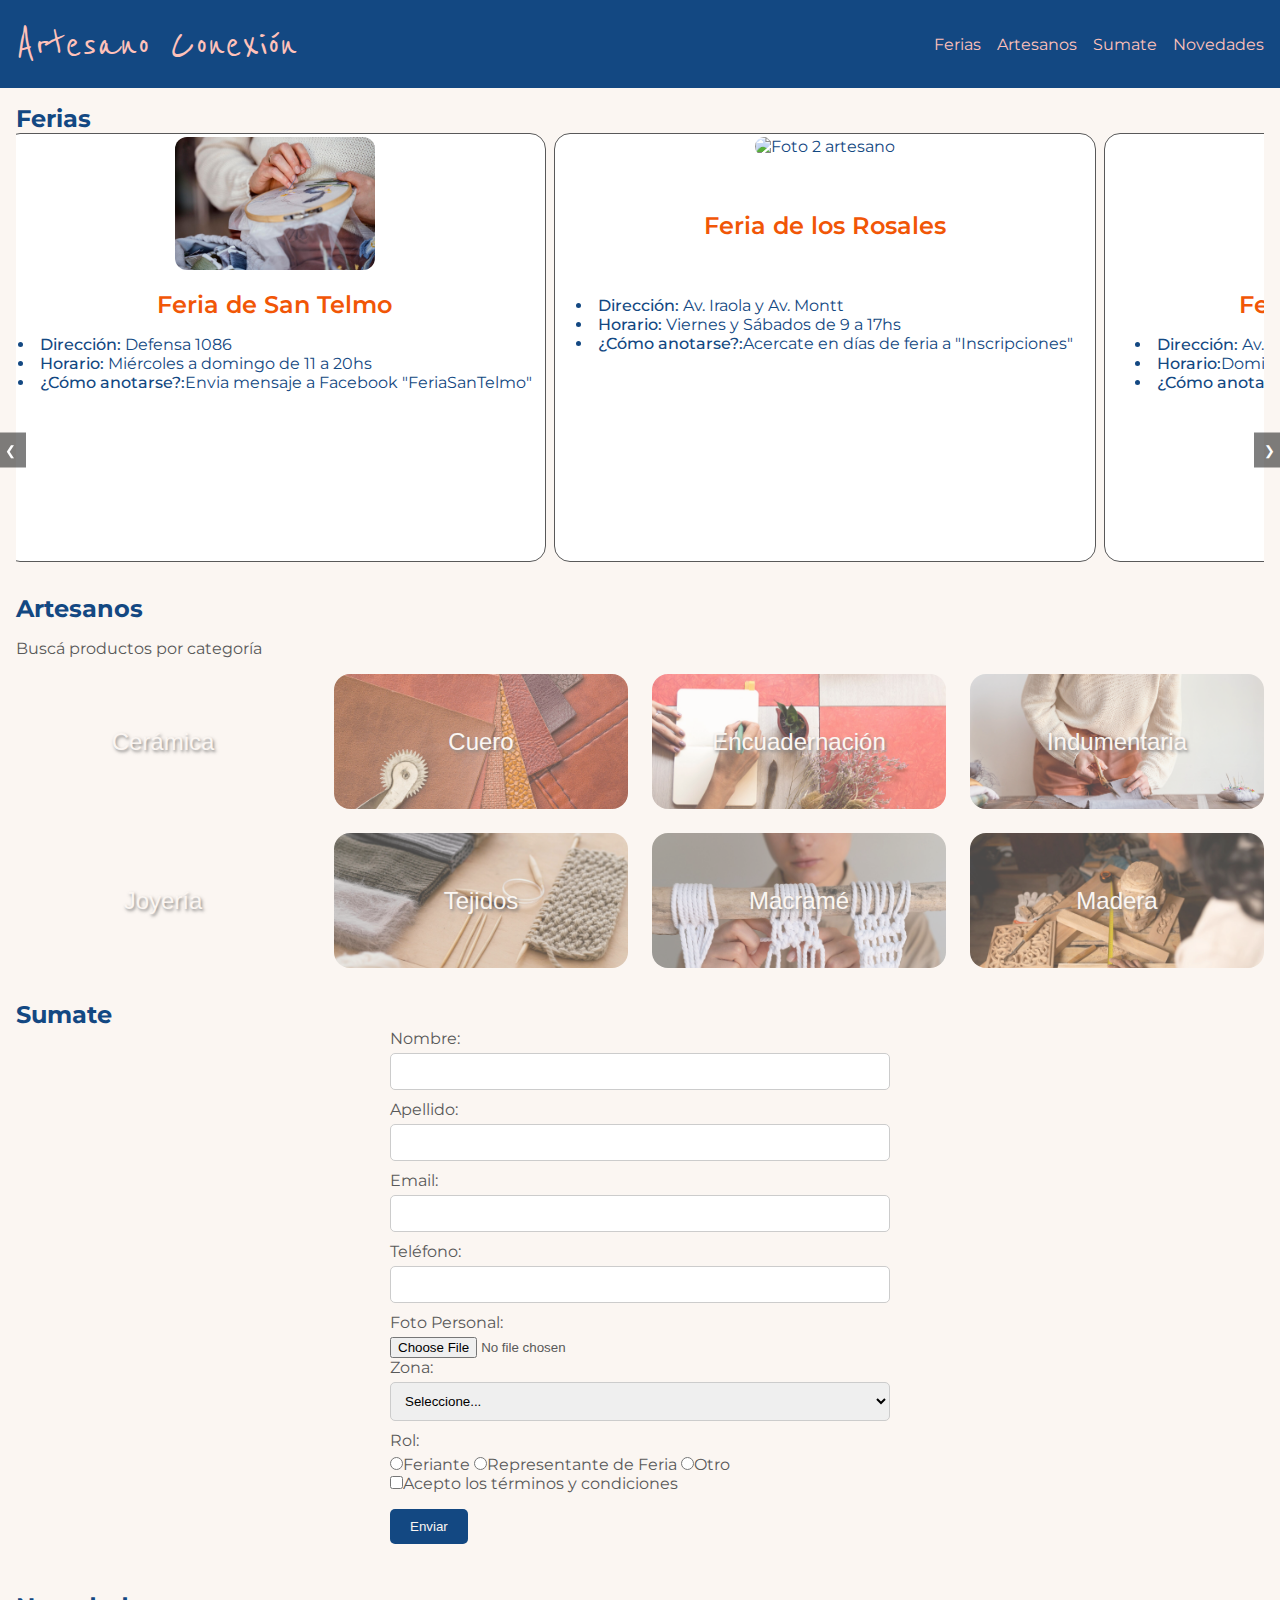
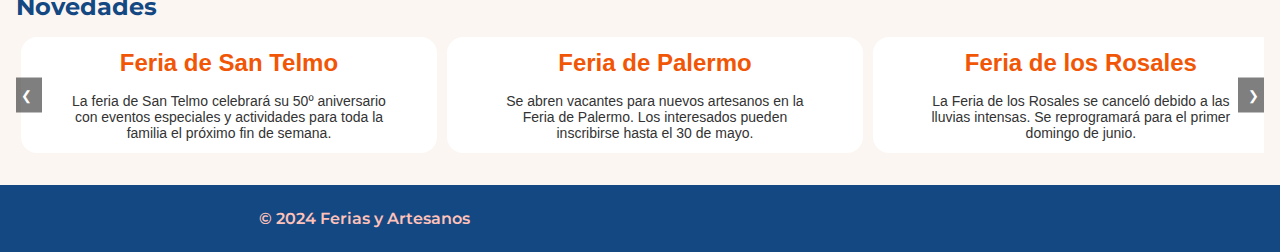
==== index.html @ a442bf44 "integracion de ferias y artesanos" ====
<!DOCTYPE html>
<html lang="es-AR">

<head>
    <meta charset="UTF-8">
    <meta name="viewport" content="width=device-width, initial-scale=1.0">
    <link rel="shortcut icon" href="./assets/icons/favicon/favicon.ico" type="image/x-icon">
    <title>Artesano Conexión</title>
    <!-- Fuentes externas -->
    <link rel="preconnect" href="https://fonts.googleapis.com">
    <link rel="preconnect" href="https://fonts.gstatic.com" crossorigin>
    <link href="https://fonts.googleapis.com/css2?family=Montserrat:ital,wght@0,100..900;1,100..900&family=Roboto:ital,wght@0,100;0,300;0,400;0,500;0,700;0,900;1,100;1,300;1,400;1,500;1,700;1,900&display=swap" rel="stylesheet">
    <link href="https://fonts.googleapis.com/css2?family=Reenie+Beanie&display=swap" rel="stylesheet">
    <!-- animaciones -->
    <link rel="stylesheet" href="https://cdnjs.cloudflare.com/ajax/libs/animate.css/4.1.1/animate.min.css"/>
    <!-- estilos -->
    <link rel="stylesheet" href="styles/styles.css">
    <!-- iconos -->
    <script src="https://kit.fontawesome.com/dbf8286e17.js" crossorigin="anonymous"></script>
    <!-- validaciones -->
    <script src="scripts/formValidation.js"></script>
    <script src="scripts/carrousel.js"></script>
    
</head>

<body>
    <!-- Comienzo Header -->
    <header class="Header">
        <h1 class="animate__animated animate__fadeInDown">Artesano Conexión</h1>
        <nav class="animate__animated animate__fadeInDown">
            <menu class="menu">
                <li class="menu-item"><a href="#ferias">Ferias</a></li>
                <li class="menu-item"><a href="#artesanos">Artesanos</a></li>
                <li class="menu-item"><a href="#sumate">Sumate</a></li>
                <li class="menu-item"><a href="#novedades">Novedades</a></li>
            </menu>
        </nav>
    </header>
    <!-- Comienzo Main -->
    <main class="Main">
        <section class="sec__ferias animate__animated animate__fadeIn">
            <a name="ferias">
                <h2>Ferias</h2>
            </a>
            <div class="carrouself_container">
                <div class="carrouself_items">
                    <div class="carrouself_item">
                        <figure class="card__img">
                            <img src="./assets/Artesanos1.jpg" alt="Foto 1 artesano" width="200px" />
                        </figure>
                        <p class="card__title">Feria de San Telmo</p>
                        <ul class="card__description">
                            <li><span class="resaltado">Dirección:</span> Defensa 1086 </li>
                            <li><span class="resaltado">Horario:</span> Miércoles a domingo de 11 a 20hs </li>
                            <li><span class="resaltado">¿Cómo anotarse?:</span>Envia mensaje a Facebook "FeriaSanTelmo"</li>
                        </ul>
                        <iframe
                            src="https://www.google.com/maps/embed?pb=!1m18!1m12!1m3!1d6566.854564543386!2d-58.376835355727906!3d-34.61864109179547!2m3!1f0!2f0!3f0!3m2!1i1024!2i768!4f13.1!3m3!1m2!1s0x95bccad4a9945bcd%3A0x1b45e0dbce915355!2sFeria%20de%20San%20Telmo!5e0!3m2!1ses-419!2sar!4v1716511603102!5m2!1ses-419!2sar"
                            width="200px" style="border:0;" allowfullscreen="" loading="lazy"
                            referrerpolicy="no-referrer-when-downgrade"></iframe>
                    </div>
                    <div class="carrouself_item">
                        <figure class="card__img">
                            <img src="./assets/Artesanos2.jpg" alt="Foto 2 artesano" width="200px" />
                        </figure>
                        <p class="card__title">Feria de los Rosales</p>
                        <ul class="card__description">
                            <li><span class="resaltado">Dirección:</span> Av. Iraola y Av. Montt </li>
                            <li><span class="resaltado">Horario:</span> Viernes y Sábados de 9 a 17hs </li>
                            <li><span class="resaltado">¿Cómo anotarse?:</span>Acercate en días de feria a "Inscripciones"</li>
                        </ul>
                        <iframe
                            src="https://www.google.com/maps/embed?pb=!1m18!1m12!1m3!1d1642.6771081029058!2d-58.41860197622297!3d-34.56990278374342!2m3!1f0!2f0!3f0!3m2!1i1024!2i768!4f13.1!3m3!1m2!1s0x95bcb59e37604cd7%3A0xe1f378f0dcf68992!2sParque%20El%20Rosedal!5e0!3m2!1ses-419!2sar!4v1716510812958!5m2!1ses-419!2sar"
                            width="200px" style="border:0;" allowfullscreen="" loading="lazy"
                            referrerpolicy="no-referrer-when-downgrade"></iframe>
                    </div>
                    <div class="carrouself_item">
                        <figure class="card__img">
                            <img src="./assets/artesanos3.jpg" alt="Foto 3 artesanos" width="200px" />
                        </figure>
                        <p class="card__title">Feria de Plaza Francia</p>
                        <ul class="card__description">
                            <li><span class="resaltado">Dirección:</span> Av. del Libertador 1400 </li>
                            <li><span class="resaltado">Horario:</span>Domingos y feriados de 10 a 20 hs. </li>
                            <li><span class="resaltado">¿Cómo anotarse?:</span> Escribí al instagram @artesplazafrancia</li>
                        </ul>
                        <iframe
                            src="https://www.google.com/maps/embed?pb=!1m18!1m12!1m3!1d3287.2990734853342!2d-58.47686788916551!3d-34.52065005300251!2m3!1f0!2f0!3f0!3m2!1i1024!2i768!4f13.1!3m3!1m2!1s0x95bcb1520b31fec1%3A0x27f723e240908d68!2sAv.%20del%20Libertador%201400%2C%20Vicente%20L%C3%B3pez%2C%20Provincia%20de%20Buenos%20Aires!5e0!3m2!1ses-419!2sar!4v1716510366580!5m2!1ses-419!2sar"
                            width="200px" style="border:0;" allowfullscreen="" loading="lazy"
                            referrerpolicy="no-referrer-when-downgrade"></iframe>

                    </div>
                    <div class="carrouself_item">
                        <figure class="card__img">
                            <img src="assets/artesanos4.jpg" alt="Foto 4 artesano" width="200px" />
                        </figure>
                        <p class="card__title">Feria de Palermo</p>
                        <ul class="card__description">
                            <li><span class="resaltado">Dirección:</span> Russel 4901 </li>
                            <li><span class="resaltado">Horario:</span> Viernes y Sábado de 9 a 17hs </li>
                            <li><span class="resaltado">¿Cómo anotarse?:</span>Envia mail a feriapalermo@gmail.com</li>
                        </ul>
                        <iframe
                            src="https://www.google.com/maps/embed?pb=!1m18!1m12!1m3!1d3284.638221772441!2d-58.433037855233984!3d-34.58801958714191!2m3!1f0!2f0!3f0!3m2!1i1024!2i768!4f13.1!3m3!1m2!1s0x95bcb5862e69f31f%3A0x543bc180e33e6385!2sRussel%204901-4999%2C%20C1414BRA%20Cdad.%20Aut%C3%B3noma%20de%20Buenos%20Aires!5e0!3m2!1ses-419!2sar!4v1716516072988!5m2!1ses-419!2sar"
                            width="200px" style="border:0;" allowfullscreen="" loading="lazy"
                            referrerpolicy="no-referrer-when-downgrade"></iframe>

                    </div>
                    <div class="carrouself_item">
                        <figure class="card__img">
                            <img src="./assets/artesanos5.jpg" alt="Foto 5 artesano" width="200px" />
                        </figure>
                        <p class="card__title">Feria Don Bosco</p>
                        <ul class="card__description">
                            <li><span class="resaltado">Dirección:</span> Cramer & Victoria </li>
                            <li><span class="resaltado">Horario:</span> Sábados y feriados de 15 a 19hs </li>
                            <li><span class="resaltado">¿Cómo anotarse?:</span> De manera presencial los días sábados</li>
                        </ul>
                        <iframe
                            src="https://www.google.com/maps/embed?pb=!1m18!1m12!1m3!1d3280.0162104055435!2d-58.290054424255366!3d-34.704771072918305!2m3!1f0!2f0!3f0!3m2!1i1024!2i768!4f13.1!3m3!1m2!1s0x95a33206a02ffa65%3A0xd935e041ede974d4!2sFeria%20de%20Don%20Bosco!5e0!3m2!1ses-419!2sar!4v1716538653320!5m2!1ses-419!2sar"
                            width="200" style="border:0;" allowfullscreen="" loading="lazy"
                            referrerpolicy="no-referrer-when-downgrade"></iframe>
                    </div>
                    <div class="carrouself_item">
                        <figure class="card__img">
                            <img src="./assets/artesanos6.jpg" alt="Foto 6 artesano" width="200px" />
                        </figure>
                        <p class="card__title">Feria Moron</p>
                        <ul class="card__description">
                            <li><span class="resaltado">Dirección:</span> Belgrano 518 </li>
                            <li><span class="resaltado">Horario:</span> Jueves a domingo de 11 a 16hs </li>
                            <li><span class="resaltado">¿Cómo anotarse?:</span>Escribí al instagram @feriamoron</li>
                        </ul>
                        <iframe
                            src="https://www.google.com/maps/embed?pb=!1m18!1m12!1m3!1d13128.130773268895!2d-58.62980034027106!3d-34.65387726697802!2m3!1f0!2f0!3f0!3m2!1i1024!2i768!4f13.1!3m3!1m2!1s0x95bcc7673495f5df%3A0x7bc2dd5c191d9b20!2sFeria%20de%20Artesanos%20de%20Mor%C3%B3n!5e0!3m2!1ses-419!2sar!4v1716539614627!5m2!1ses-419!2sar"
                            width="200" style="border:0;" allowfullscreen="" loading="lazy"
                            referrerpolicy="no-referrer-when-downgrade"></iframe>
                    </div>
                    <div class="carrouself_item">
                        <figure class="card__img">
                            <img src="./assets/artesanos7.jpg" alt="Foto 7 artesano" width="200px" />
                        </figure>
                        <p class="card__title">Feria Ituzaingó</p>
                        <ul class="card__description">
                            <li><span class="resaltado">Dirección:</span> Gral Mansilla 900 </li>
                            <li><span class="resaltado">Horario:</span> Sábado y domingo de 13 a 17hs </li>
                            <li><span class="resaltado">¿Cómo anotarse?:</span>Completar solicitud de facebook "F Ituzaingó"</li>
                        </ul>
                        <iframe
                            src="https://www.google.com/maps/embed?pb=!1m18!1m12!1m3!1d3281.8547737873573!2d-58.67205016314987!3d-34.65837038953932!2m3!1f0!2f0!3f0!3m2!1i1024!2i768!4f13.1!3m3!1m2!1s0x95bcbf5e119d48ff%3A0x7bee92a951ab464a!2sPlaza%20Ituzaing%C3%B3!5e0!3m2!1ses-419!2sar!4v1716540022944!5m2!1ses-419!2sar"
                            width="200" style="border:0;" allowfullscreen="" loading="lazy"
                            referrerpolicy="no-referrer-when-downgrade"></iframe>
                    </div>
                    <div class="carrouself_item">
                        <figure class="card__img">
                            <img src="./assets/artesanos8.jpg" alt="Foto 8 artesano" width="200px" />
                        </figure>
                        <p class="card__title">Feria Haedo</p>
                        <ul class="card__description">
                            <li><span class="resaltado">Dirección:</span> Av Rivadavia 16150 </li>
                            <li><span class="resaltado">Horario:</span> Martes y jueves de 12 a 17hs </li>
                            <li><span class="resaltado">¿Cómo anotarse?:</span>De manera presencial los días de feria.</li>
                        </ul>
                        <iframe src="https://www.google.com/maps/embed?pb=!1m18!1m12!1m3!1d205.14672616260677!2d-58.59129193680473!3d-34.64592299526587!2m3!1f0!2f0!3f0!3m2!1i1024!2i768!4f13.1!3m3!1m2!1s0x95bcc749b85ffc85%3A0x566b0cbd8d590072!2sFeria%20Emprendedores%20de%20Haedo!5e0!3m2!1ses-419!2sar!4v1716540437629!5m2!1ses-419!2sar" width="200" style="border:0;" allowfullscreen="" loading="lazy" referrerpolicy="no-referrer-when-downgrade"></iframe>
                    </div>
                </div>
            </div>
            <button class="prev">&#10094;</button>
            <button class="next">&#10095;</button>
        </section>

        <section class="sec__artesanos animate__animated animate__fadeIn">
            <a name="artesanos" class="encabezado__artesanos">
                <h2>Artesanos</h2>
                <p>Buscá productos por categoría</p>
            </a>
            <div class="artesanos__cards">
                <div class="card__item item__1">
                    <button type="button" class="show-button" data-target=".modal__1">
                        <p class="card__title">Cerámica</p>
                    </button>
                </div>
                <div class="card__item item__2">
                    <button type="button" class="show-button" data-target=".modal__2">
                        <p class="card__title">Cuero</p>
                    </button>
                </div>
                <div class="card__item item__3">
                    <button type="button" class="show-button" data-target=".modal__3">
                        <p class="card__title">Encuadernación</p>
                    </button>
                </div>
                <div class="card__item item__4">
                    <button type="button"  class="show-button" data-target=".modal__4">
                        <p class="card__title">Indumentaria</p>
                    </button>
                </div>
                <div class="card__item item__5">
                    <button type="button" class="show-button" data-target=".modal__5">
                        <p class="card__title">Joyería</p>
                    </button>
                </div>
                <div class="card__item item__6">
                    <button type="button" class="show-button" data-target=".modal__6">
                        <p class="card__title">Tejidos</p>
                    </button>
                </div>
                <div class="card__item item__7">
                    <button type="button" class="show-button" data-target=".modal__7">
                        <p class="card__title">Macramé</p>
                    </button>
                </div>
                <div class="card__item item__8">
                    <button type="button" class="show-button" data-target=".modal__8">
                        <p class="card__title">Madera</p>
                    </button>
                </div>
            </div>
        </section>

        <section class="sec__sumate animate__animated animate__fadeIn">
            <a name="sumate"><h2>Sumate</h2></a>
            <form id="formulario-sumate"  action="#" method="post">
                <div>
                    <label for="nombre">Nombre:</label>
                    <input type="text" id="nombre" name="nombre">
                    <span id="error-nombre" class="error"></span>
                </div>
                <div>
                    <label for="apellido">Apellido:</label>
                    <input type="text" id="apellido" name="apellido">
                    <span id="error-apellido" class="error"></span>
                </div>
                <div>
                    <label for="email">Email:</label>
                    <input type="email" id="email" name="email">
                    <span id="error-email" class="error"></span>
                </div>
                <div>
                    <label for="telefono">Teléfono:</label>
                    <input type="tel" id="telefono" name="telefono">
                    <span id="error-telefono" class="error"></span>
                </div>
                <div>
                    <label for="foto">Foto Personal:</label>
                    <input type="file" id="foto" name="foto">
                    <span id="error-foto" class="error"></span>
                </div>
                <div>
                    <label for="zona">Zona:</label>
                    <select id="zona" name="zona">
                        <option value="" selected>Seleccione...</option>
                        <option value="caba">CABA</option>
                        <option value="norte">GBA - Norte</option>
                        <option value="oeste">GBA - Oeste</option>
                        <option value="sur">GBA - Sur</option>
                    </select>
                    <span id="error-zona" class="error"></span>
                </div>
                <div>
                    <label for="tipo">Rol:</label>
                    <input type="radio" id="feriante" name="tipo" value="feriante">Feriante
                    <input type="radio" id="representante" name="tipo" value="representante">Representante de Feria
                    <input type="radio" id="otro" name="tipo" value="otro">Otro
                    <span id="error-tipo" class="error"></span>
                </div>
                <div>
                    <input type="checkbox" id="terminos" name="terminos">Acepto los términos y condiciones

                    <span id="error-terminos" class="error"></span>
                </div>
                <div>
                    <button type="submit">Enviar</button>
                </div>
            </form>


        </section>

        <section class="sec__novedades animate__animated animate__fadeIn">
            <a name="novedades">
                <h2>Novedades</h2>
            </a>
            <div class="carousel-container">
                <div class="carousel">
                    <div class="carousel-item">
                        <p class="card__title">Feria de San Telmo</p>
                        <p class="carousel-description">
                            La feria de San Telmo celebrará su 50º aniversario con eventos especiales y actividades para
                            toda la familia el próximo fin de semana.
                        </p>
                    </div>
                    <div class="carousel-item">
                        <p class="card__title">Feria de Palermo</p>
                        <p class="carousel-description">Se abren vacantes para nuevos artesanos en la Feria de Palermo.
                            Los interesados pueden inscribirse hasta el 30 de mayo.
                        </p>
                    </div>
                    <div class="carousel-item">
                        <p class="card__title">Feria de los Rosales</p>
                        <p class="carousel-description">La Feria de los Rosales se canceló debido a las lluvias
                            intensas. Se reprogramará para el primer domingo de junio.
                        </p>
                    </div>
                    <div class="carousel-item">
                        <p class="card__title">Feria de Tigre</p>
                        <p class="carousel-description">La feria artesanal de Tigre ampliará su horario los sábados,
                            ahora abriendo desde las 9:00 hasta las 20:00 para mayor comodidad de los visitantes.
                        </p>
                    </div>
                    <div class="carousel-item">
                        <p class="card__title">Feria de Recoleta</p>
                        <p class="carousel-description">Este mes, la Feria de Recoleta contará con la participación
                            especial de artesanos internacionales, mostrando una diversidad de culturas y artesanías.
                        </p>
                    </div>
                    <div class="carousel-item">
                        <p class="card__title">Feria de Belgrano</p>
                        <p class="carousel-description">La Feria de Belgrano lanzará un nuevo sector de eco-artesanías,
                            promoviendo productos hechos con materiales reciclados y sostenibles.
                        </p>
                    </div>
                </div>
                <button class="prev" onclick="moveCarousel(-1)">&#10094;</button>
                <button class="next" onclick="moveCarousel(1)">&#10095;</button>
            </div>
            <!--div class="novedades__cards">
                <div class="card__item">
                    <figure class="card__img">
                        <img src="" alt="" />
                    </figure>
                    <p class="card__title">Novedad 1</p>
                    <p class="card__description">Un poco de texto descriptivo</p>
                </div>
                <div class="card__item">
                    <figure class="card__img">
                        <img src="" alt="" />
                    </figure>
                    <p class="card__title">Novedad 2</p>
                    <p class="card__description">Un poco de texto descriptivo</p>
                </div>
                <div class="card__item">
                    <figure class="card__img">
                        <img src="" alt="" />
                    </figure>
                    <p class="card__title">Novedad 3</p>
                    <p class="card__description">Un poco de texto descriptivo</p>
                </div-->
        </section>
    </main>

    <!-- Comienzo Footer -->
    <footer class="Footer">
        <p>&copy; 2024 Ferias y Artesanos</p>
        <ul class="footer__redes">
            <li>
                <a href="https://www.instagram.com/">
                    <i class="fa-brands fa-instagram"></i>
                </a>
            </li>
            <li>
                <a href="https://www.facebook.com/">
                    <i class="fa-brands fa-facebook-f"></i>
                </a>
            </li>
            <li>
                <a href="https://web.whatsapp.com/"> 
                <i class="fa-brands fa-whatsapp"></i> 
                </a>
            </li>
        </ul>
    </footer>
    
    <!-- Modal -->


    <!-- Cerámica -->
    <dialog class="modal__1 modal">
            <h2>Cerámica</h2>
        <div class="modal__item">
            <div class="modal__artesano">
                <img src="./assets/Cards/ceramica_1.jpg" alt="" class="modal__img">
                <p class="modal__title">Be Cerámica</p>
            </div>
            <ul class="modal__info">
                <li>Encontralos en:<br>
                    <ul>
                        <li><span>Feria Don Bosco</span></li>
                        <li><span>Feria San Martin</span></li>
                    </ul>
                </li>
                <ul class="modal__redes">
                    <li><a href="#"><i class="fa-brands fa-whatsapp"></i></a></li>
                    <li><a href="#"><i class="fa-brands fa-instagram"></i></a></li>
                    <li><a href="#"><i class="fa-brands fa-facebook-f"></i></a></li>
                </ul>
            </ul>
        </div>
        <div class="modal__item">
            <div class="modal__artesano">
                <img src="./assets/Cards/ceramica_2.jpg" alt="" class="modal__img">
                <p class="modal__title">Tierra & Fuego</p>
            </div>
            <ul class="modal__info">
                <li>Encontralos en:<br>
                    <ul>
                        <li><span>Feria Don Bosco</span></li>
                        <li><span>Feria Mataderos</span></li>
                    </ul>
                </li>
                <ul class="modal__redes">
                    <li><a href="#"><i class="fa-brands fa-whatsapp"></i></a></li>
                    <li><a href="#"><i class="fa-brands fa-instagram"></i></a></li>
                    <li><a href="#"><i class="fa-brands fa-facebook-f"></i></a></li>
                </ul>
            </ul>
        </div>
        <div class="modal__item">
            <div class="modal__artesano">
                <img src="./assets/Cards/ceramica_3.jpg" alt="" class="modal__img">
                <p class="modal__title">Urbana Cerámicas</p>
            </div>
            <ul class="modal__info">
                <li>Encontralos en:<br>
                    <ul>
                        <li><span>Feria Morón</span></li>
                        <li><span>Feria San Martin</span></li>
                    </ul>
                </li>
                <ul class="modal__redes">
                    <li><a href="#"><i class="fa-brands fa-whatsapp"></i></a></li>
                    <li><a href="#"><i class="fa-brands fa-instagram"></i></a></li>
                    <li><a href="#"><i class="fa-brands fa-facebook-f"></i></a></li>
                </ul>
            </ul>
        </div>
            <button class="modal__close" onClick="this.parentElement.close()"> Cerrar </button>
    </dialog>

    <!-- Cuero-->
    <dialog class="modal__2 modal">
        <h2>Cuero</h2>
        <div class="modal__item">
            <div class="modal__artesano">
                <img src="./assets/Cards/cuero_1.jpg" alt="" class="modal__img">
                <p class="modal__title"><p>LaLoc</p>
            </div>
            <ul class="modal__info">
                <li>Encontralos en:<br>
                    <ul>
                        <li><span>Feria San Justo</span></li>
                        <li><span>Feria Don Bosco</span></li>
                    </ul>
                </li>
                <ul class="modal__redes">
                    <li><a href="#"><i class="fa-brands fa-whatsapp"></i></a></li>
                    <li><a href="#"><i class="fa-brands fa-instagram"></i></a></li>
                    <li><a href="#"><i class="fa-brands fa-facebook-f"></i></a></li>
                </ul>
            </ul>
        </div>
        <div class="modal__item">
            <div class="modal__artesano">
                <img src="./assets/Cards/cuero_2.jpg" alt="" class="modal__img">
                <p class="modal__title"><p>Couro</p>
            </div>
            <ul class="modal__info">
                <li>Encontralos en:<br>
                    <ul>
                        <li><span>Feria Tigre</span></li>
                    </ul>
                </li>
                <ul class="modal__redes">
                    <li><a href="#"><i class="fa-brands fa-whatsapp"></i></a></li>
                    <li><a href="#"><i class="fa-brands fa-instagram"></i></a></li>
                    <li><a href="#"><i class="fa-brands fa-facebook-f"></i></a></li>
                </ul>
            </ul>
        </div>
        <div class="modal__item">
            <div class="modal__artesano">
                <img src="./assets/Cards/cuero_3.jpg" alt="" class="modal__img">
                <p class="modal__title"><p>Lazaro cuero</p>
            </div>
            <ul class="modal__info">
                <li>Encontralos en:<br>
                    <ul>
                        <li><span>Feria La boca</span></li>
                        <li><span>Feria San Isidro</span></li>
                    </ul>
                </li>
                <ul class="modal__redes">
                    <li><a href="#"><i class="fa-brands fa-whatsapp"></i></a></li>
                    <li><a href="#"><i class="fa-brands fa-instagram"></i></a></li>
                    <li><a href="#"><i class="fa-brands fa-facebook-f"></i></a></li>
                </ul>
            </ul>
        </div>
            <button class="modal__close" onClick="this.parentElement.close()"> Cerrar </button>
    </dialog>

    <!-- Encuadernación -->
    <dialog class="modal__3 modal">
        <h2>Encuadernación</h2>
        <div class="modal__item">
            <div class="modal__artesano">
                <img src="./assets/Cards/encuadernacion_1.jpg" alt="" class="modal__img">
                <p class="modal__title"><p>Atelier de Cuadernos</p>
            </div>
            <ul class="modal__info">
                <li>Encontralos en:<br>
                    <ul>
                        <li><span>Feria Ituzaingó</span></li>
                        <li><span>Feria Castelar</span></li>
                    </ul>
                </li>
                <ul class="modal__redes">
                    <li><a href="#"><i class="fa-brands fa-whatsapp"></i></a></li>
                    <li><a href="#"><i class="fa-brands fa-instagram"></i></a></li>
                    <li><a href="#"><i class="fa-brands fa-facebook-f"></i></a></li>
                </ul>
            </ul>
        </div>
        <div class="modal__item">
            <div class="modal__artesano">
                <img src="./assets/Cards/encuadernacion_2.jpg" alt="" class="modal__img">
                <p class="modal__title"><p>La Bartola Cuadernos</p>
            </div>
            <ul class="modal__info">
                <li>Encontralos en:<br>
                    <ul>
                        <li><span>Feria Haedo</span></li>
                        <li><span>Feria San Martin</span></li>
                    </ul>
                </li>
                <ul class="modal__redes">
                    <li><a href="#"><i class="fa-brands fa-whatsapp"></i></a></li>
                    <li><a href="#"><i class="fa-brands fa-instagram"></i></a></li>
                    <li><a href="#"><i class="fa-brands fa-facebook-f"></i></a></li>
                </ul>
            </ul>
        </div>
        <div class="modal__item">
            <div class="modal__artesano">
                <img src="./assets/Cards/encuadernacion_3.jpg" alt="" class="modal__img">
                <p class="modal__title"><p>Pomelo Cuadernos</p>
            </div>
            <ul class="modal__info">
                <li>Encontralos en:<br>
                    <ul>
                        <li><span>Feria Don Bosco</span></li>
                        <li><span>Feria Mataderos</span></li>
                        <li><span>Feria San Justo</span></li>
                    </ul>
                </li>
                <ul class="modal__redes">
                    <li><a href="#"><i class="fa-brands fa-whatsapp"></i></a></li>
                    <li><a href="#"><i class="fa-brands fa-instagram"></i></a></li>
                    <li><a href="#"><i class="fa-brands fa-facebook-f"></i></a></li>
                </ul>
            </ul>
        </div>
            <button class="modal__close" onClick="this.parentElement.close()"> Cerrar </button>
    </dialog>

    <!-- Indumentaria -->
    <dialog class="modal__4 modal">
        <h2>Indumentaria</h2>
        <div class="modal__item">
            <div class="modal__artesano">
                <img src="./assets/Cards/indumentaria_1.jpg" alt="" class="modal__img">
                <p class="modal__title"><p>Alma Textil</p>
            </div>
            <ul class="modal__info">
                <li>Encontralos en:<br>
                    <ul>
                        <li><span>Feria Don Bosco</span></li>
                        <li><span>Feria San Martin</span></li>
                    </ul>
                </li>
                <ul class="modal__redes">
                    <li><a href="#"><i class="fa-brands fa-whatsapp"></i></a></li>
                    <li><a href="#"><i class="fa-brands fa-instagram"></i></a></li>
                    <li><a href="#"><i class="fa-brands fa-facebook-f"></i></a></li>
                </ul>
            </ul>
        </div>
        <div class="modal__item">
            <div class="modal__artesano">
                <img src="./assets/Cards/indumentaria_2.jpg" alt="" class="modal__img">
                <p class="modal__title"><p>Hilos y Telas</p>
            </div>
            <ul class="modal__info">
                <li>Encontralos en:<br>
                    <ul>
                        <li><span>Feria Don Bosco</span></li>
                        <li><span>Feria Morón</span></li>
                    </ul>
                </li>
                <ul class="modal__redes">
                    <li><a href="#"><i class="fa-brands fa-whatsapp"></i></a></li>
                    <li><a href="#"><i class="fa-brands fa-instagram"></i></a></li>
                    <li><a href="#"><i class="fa-brands fa-facebook-f"></i></a></li>
                </ul>
            </ul>
        </div>
        <div class="modal__item">
            <div class="modal__artesano">
                <img src="./assets/Cards/indumentaria_3.jpg" alt="" class="modal__img">
                <p class="modal__title"><p>Tejiendo Sueños</p>
            </div>
            <ul class="modal__info">
                <li>Encontralos en:<br>
                    <ul>
                        <li><span>Feria Haedo</span></li>
                        <li><span>Feria Ituzaingó</span></li>
                    </ul>
                </li>
                <ul class="modal__redes">
                    <li><a href="#"><i class="fa-brands fa-whatsapp"></i></a></li>
                    <li><a href="#"><i class="fa-brands fa-instagram"></i></a></li>
                    <li><a href="#"><i class="fa-brands fa-facebook-f"></i></a></li>
                </ul>
            </ul>
        </div>
            <button class="modal__close" onClick="this.parentElement.close()"> Cerrar </button>
    </dialog>

    <!-- Joyería -->
    <dialog class="modal__5 modal">
        <h2>Joyería</h2>
        <div class="modal__item">
            <div class="modal__artesano">
                <img src="./assets/Cards/joyeria_1.jpg" alt="" class="modal__img">
                <p class="modal__title"><p>Brillo Artesano</p>
            </div>
            <ul class="modal__info">
                <li>Encontralos en:<br>
                    <ul>
                        <li><span>Feria Don Bosco</span></li>
                    </ul>
                </li>
                <ul class="modal__redes">
                    <li><a href="#"><i class="fa-brands fa-whatsapp"></i></a></li>
                    <li><a href="#"><i class="fa-brands fa-instagram"></i></a></li>
                    <li><a href="#"><i class="fa-brands fa-facebook-f"></i></a></li>
                </ul>
            </ul>
        </div>
        <div class="modal__item">
            <div class="modal__artesano">
                <img src="./assets/Cards/joyeria_2.jpg" alt="" class="modal__img">
                <p class="modal__title"><p>Ama joyería</p>
            </div>
            <ul class="modal__info">
                <li>Encontralos en:<br>
                    <ul>
                        <li><span>Feria Plaza Italia</span></li>
                        <li><span>Feria San Martin</span></li>
                    </ul>
                </li>
                <ul class="modal__redes">
                    <li><a href="#"><i class="fa-brands fa-whatsapp"></i></a></li>
                    <li><a href="#"><i class="fa-brands fa-instagram"></i></a></li>
                    <li><a href="#"><i class="fa-brands fa-facebook-f"></i></a></li>
                </ul>
            </ul>
        </div>
        <div class="modal__item">
            <div class="modal__artesano">
                <img src="./assets/Cards/joyeria_3.jpg" alt="" class="modal__img">
                <p class="modal__title"><p>Calatea joyeria</p>
            </div>
            <ul class="modal__info">
                <li>Encontralos en:<br>
                    <ul>
                        <li><span>Feria Don Bosco</span></li>
                    </ul>
                </li>
                <ul class="modal__redes">
                    <li><a href="#"><i class="fa-brands fa-whatsapp"></i></a></li>
                    <li><a href="#"><i class="fa-brands fa-instagram"></i></a></li>
                    <li><a href="#"><i class="fa-brands fa-facebook-f"></i></a></li>
                </ul>
            </ul>
        </div>
            <button class="modal__close" onClick="this.parentElement.close()"> Cerrar </button>
    </dialog>

    <!-- Tejidos -->
    <dialog class="modal__6 modal">
        <h2>Tejidos</h2>
        <div class="modal__item">
            <div class="modal__artesano">
                <img src="./assets/Cards/tejidos_1.jpg" alt="" class="modal__img">
                <p class="modal__title"><p>Rou Tejidos</p>
            </div>
            <ul class="modal__info">
                <li>Encontralos en:<br>
                    <ul>
                        <li><span>Feria Haedo</span></li>
                        <li><span>Feria San Martin</span></li>
                    </ul>
                </li>
                <ul class="modal__redes">
                    <li><a href="#"><i class="fa-brands fa-whatsapp"></i></a></li>
                    <li><a href="#"><i class="fa-brands fa-instagram"></i></a></li>
                    <li><a href="#"><i class="fa-brands fa-facebook-f"></i></a></li>
                </ul>
            </ul>
        </div>
        <div class="modal__item">
            <div class="modal__artesano">
                <img src="./assets/Cards/tejidos_2.jpg" alt="" class="modal__img">
                <p class="modal__title"><p>Rustic wear</p>
            </div>
            <ul class="modal__info">
                <li>Encontralos en:<br>
                    <ul>
                        <li><span>Feria San Martin</span></li>
                    </ul>
                </li>
                <ul class="modal__redes">
                    <li><a href="#"><i class="fa-brands fa-whatsapp"></i></a></li>
                    <li><a href="#"><i class="fa-brands fa-instagram"></i></a></li>
                    <li><a href="#"><i class="fa-brands fa-facebook-f"></i></a></li>
                </ul>
            </ul>
        </div>
        <div class="modal__item">
            <div class="modal__artesano">
                <img src="./assets/Cards/tejidos_3.jpg" alt="" class="modal__img">
                <p class="modal__title"><p>Tejidos de Juani</p>
            </div>
            <ul class="modal__info">
                <li>Encontralos en:<br>
                    <ul>
                        <li><span>Feria Don Bosco</span></li>
                        <li><span>Feria San Justo</span></li>
                    </ul>
                </li>
                <ul class="modal__redes">
                    <li><a href="#"><i class="fa-brands fa-whatsapp"></i></a></li>
                    <li><a href="#"><i class="fa-brands fa-instagram"></i></a></li>
                    <li><a href="#"><i class="fa-brands fa-facebook-f"></i></a></li>
                </ul>
            </ul>
        </div>
            <button class="modal__close" onClick="this.parentElement.close()"> Cerrar </button>
    </dialog>

    <!-- Macramé -->
    <dialog class="modal__7 modal">
        <h2>Macramé</h2>
        <div class="modal__item">
            <div class="modal__artesano">
                <img src="./assets/Cards/macrame_1.jpg" alt="" class="modal__img">
                <p class="modal__title"><p>RosiDeco</p>
            </div>
            <ul class="modal__info">
                <li>Encontralos en:<br>
                    <ul>
                        <li><span>Feria Mataderos</span></li>
                    </ul>
                </li>
                <ul class="modal__redes">
                    <li><a href="#"><i class="fa-brands fa-whatsapp"></i></a></li>
                    <li><a href="#"><i class="fa-brands fa-instagram"></i></a></li>
                    <li><a href="#"><i class="fa-brands fa-facebook-f"></i></a></li>
                </ul>
            </ul>
        </div>
        <div class="modal__item">
            <div class="modal__artesano">
                <img src="./assets/Cards/macrame_2.jpg" alt="" class="modal__img">
                <p class="modal__title"><p>Macramé Natural</p>
            </div>
            <ul class="modal__info">
                <li>Encontralos en:<br>
                    <ul>
                        <li><span>Feria Morón</span></li>
                        <li><span>Feria Haedo</span></li>
                    </ul>
                </li>
                <ul class="modal__redes">
                    <li><a href="#"><i class="fa-brands fa-whatsapp"></i></a></li>
                    <li><a href="#"><i class="fa-brands fa-instagram"></i></a></li>
                    <li><a href="#"><i class="fa-brands fa-facebook-f"></i></a></li>
                </ul>
            </ul>
        </div>
        <div class="modal__item">
            <div class="modal__artesano">
                <img src="./assets/Cards/macrame_3.jpg" alt="" class="modal__img">
                <p class="modal__title"><p>Vito Creativa</p>
            </div>
            <ul class="modal__info">
                <li>Encontralos en:<br>
                    <ul>
                        <li><span>Feria Don Bosco</span></li>
                    </ul>
                </li>
                <ul class="modal__redes">
                    <li><a href="#"><i class="fa-brands fa-whatsapp"></i></a></li>
                    <li><a href="#"><i class="fa-brands fa-instagram"></i></a></li>
                    <li><a href="#"><i class="fa-brands fa-facebook-f"></i></a></li>
                </ul>
            </ul>
        </div>
            <button class="modal__close" onClick="this.parentElement.close()"> Cerrar </button>
    </dialog>

    <!-- Madera -->
    <dialog class="modal__8 modal">
        <h2>Madera</h2>
        <div class="modal__item">
            <div class="modal__artesano">
                <img src="./assets/Cards/madera_1.jpg" alt="" class="modal__img">
                <p class="modal__title"><p>Madera Viva</p>
            </div>
            <ul class="modal__info">
                <li>Encontralos en:<br>
                    <ul>
                        <li><span>Feria Caminito</span></li>
                    </ul>
                </li>
                <ul class="modal__redes">
                    <li><a href="#"><i class="fa-brands fa-whatsapp"></i></a></li>
                    <li><a href="#"><i class="fa-brands fa-instagram"></i></a></li>
                    <li><a href="#"><i class="fa-brands fa-facebook-f"></i></a></li>
                </ul>
            </ul>
        </div>
        <div class="modal__item">
            <div class="modal__artesano">
                <img src="./assets/Cards/madera_2.jpg" alt="" class="modal__img">
                <p class="modal__title"><p>Deco Muebles</p>
            </div>
            <ul class="modal__info">
                <li>Encontralos en:<br>
                    <ul>
                        <li><span>Feria Plaza Francia</span></li>
                        <li><span>Feria Caminito</span></li>
                    </ul>
                </li>
                <ul class="modal__redes">
                    <li><a href="#"><i class="fa-brands fa-whatsapp"></i></a></li>
                    <li><a href="#"><i class="fa-brands fa-instagram"></i></a></li>
                    <li><a href="#"><i class="fa-brands fa-facebook-f"></i></a></li>
                </ul>
            </ul>
        </div>
        <div class="modal__item">
            <div class="modal__artesano">
                <img src="./assets/Cards/madera_3.jpg" alt="" class="modal__img">
                <p class="modal__title"><p>En Madera.arg</p>
            </div>
            <ul class="modal__info">
                <li>Encontralos en:<br>
                    <ul>
                        <li><span>Feria Plaza Italia</span></li>
                        <li><span>Feria Plaza Armenia</span></li>
                    </ul>
                </li>
                <ul class="modal__redes">
                    <li><a href="#"><i class="fa-brands fa-whatsapp"></i></a></li>
                    <li><a href="#"><i class="fa-brands fa-instagram"></i></a></li>
                    <li><a href="#"><i class="fa-brands fa-facebook-f"></i></a></li>
                </ul>
            </ul>
        </div>
            <button class="modal__close" onClick="this.parentElement.close()"> Cerrar </button>
    </dialog>





    <script src="scripts/modal.js"></script>
    <script src="scripts/carrouselferia.js"></script>
    
   
</body>

</html>
---- styles/styles.css ----
/* Estilos generales */
:root {
    /*Fuentes*/
    --f_fontSize : 16px;
    --f_fontWeight : 400;
    --f_lineHeight : 1.5 ; /*alto del renglón. Se multiplica el fontSize*alto: 16*1.5: 24px*/
    --f_fontFamily: 'Montserrat', sans-serif;
    --f_fontFamily--Secondary: "Reenie Beanie", cursive;

    /*Colores*/
    --c_white: #fff;
    --c_black: #000;

    /* --c_brown: #753422;  
    --c_beige: #f8e3bf; 
    --c_earth-secondary: #D79771;*/
    --c_earth: #F15606; 
    --c_pink: #FFC2BA;
    --c_back: #FBF6F2;
    --c_gray: #595959;
    --c_gray-secondary: #A6A6A6;
    --c_blue: #134882;
}
*{
    margin: 0;
    padding: 0;
    box-sizing: border-box;
    /* border:.5px dotted gray; */
    scroll-behavior: smooth;  /* VER*/
}
body {
    font-family: var(--f_fontFamily);
    font-weight: 400;
    background-color: var(--c_back);
    color: var(--c_gray);
}

p {
    max-width: 42ch; /*como máx, cualquier p tendrá 42 caracteres de largo*/
}
h1{
    font-family: var(--f_fontFamily--Secondary);
    color: var(--c_pink);
    font-size: 3rem;
    font-weight: 300;
}
h2 {
    color: var(--c_blue);
}

/* Estilos del header */
.Header{
    display: flex;
    justify-content: space-between;
    align-items: center;
    padding: 1rem;
    background-color: var(--c_blue);
    background-color: var(--c_blue);
}
.menu {
    display: flex;
    flex-wrap: wrap;
    gap: 1rem;
}
.menu-item{
    list-style-type: none;
}
.menu-item a{
    text-decoration: none;
    color: var(--c_pink);
}


/*Section*/

section {
    padding: 1rem;
}

/*CARDS: Estilos generales*/
.ferias__cards,
.artesanos__cards,
.novedades__cards{
    display: flex;
    flex-wrap: wrap;
    justify-content: center; /* add */
    gap: 1.5rem;
}
.card__item{
    display: flex;
    flex-direction: column;
    align-items: center;
    justify-content: space-between;
    gap: 1rem;
    padding: .75rem;
    width: 100%;
    border: 2px solid var(--c_beige); /* add */
    border-radius: 1rem ;
}
.card__img img{
    border-radius: .75rem;
}
.card__title{
    color: var(--c_blue);
    font-size: 1.5rem;
    font-weight: 500;  /* add */
}



/*CARDS: Estilos individuales*/
    /* Ferias */
.sec__ferias{
    color: var(--c_blue);
}
.sec__ferias .carrouself_item{
    border: 1px solid var(--c_gray);
}
.carrouself_container {
    display: flex;
    position: relative;
    width: 100%;
    overflow-x: hidden;
    overflow-y: hidden;
    
}

.carrouself_items {
    display: flex;
    padding-left: 0.75rem;
    /* Mitad del gap */
    padding-right: 0.75rem;
    /* Mitad del gap */
}

.carrouself_item {
    display: flex;
    flex-direction: column;
    justify-content: space-between;
    align-items: center;
    
    flex: 0 0 calc(33.33% - 2rem);
    background-color: #fff;
    gap: 1rem;
    padding: 3px;
    box-shadow: 0 0 0 2px var(--c_beige);
    border-radius: 1rem;
    margin-right: 0.5;
    margin-left: 0.5rem;
}

.carrouself_item:first-child {
    margin-left: 0;
}

.card__img img {
    border-radius: .75rem;
}

.card__title {
    color: var(--c_earth);
    font-size: 1.5rem;
    font-weight: 600;
}
.card__description{
    list-style-position: inside;
    text-align: left;
    font-size: 1rem;
    font-weight: 400;
}
.resaltado {
    font-weight: 500; 
}

    /* Artesanos */
.encabezado__artesanos p{
    padding: 1rem 0;
}
.sec__artesanos a{
    text-decoration: none;
}
.sec__artesanos .card__item{    
    justify-content: center;
    opacity: 0.7;
    height: 15vh;
}
.sec__artesanos .card__item button{
    background-color: transparent;
    cursor: pointer;
    border: none;
}

.sec__artesanos .card__title{
    color: var(--c_back);
    text-shadow: .1rem .1rem .2rem var(--c_gray);
    font-size: 1.5rem;
    font-weight: 500;
}

.sec__artesanos .item__1{
    background-image: url(../assets/ceramica.jpg);
    background-size: cover;
    grid-row: 1 / 2;
    grid-column: 1 / 2;
}
.sec__artesanos .item__2{
    background-image: url(../assets/cuero.jpg);
    background-size: cover;
    grid-row: 1 / 2;
    grid-column: 2 / 3;
}
.sec__artesanos .item__3{
    background-image: url(../assets/encuadernacion.jpg);
    background-size: cover;
    grid-row: 1 / 2;
    grid-column: 3 / 4;
}
.sec__artesanos .item__4{
    background-image: url(../assets/indumentaria.jpg);
    background-size: cover;
    grid-row: 1 / 2;
    grid-column: 4 / 5;
}
.sec__artesanos .item__5{
    background-image: url(../assets/joyeria.jpg);
    background-size: cover;
    grid-row: 2 / 3;
    grid-column: 1 / 2;
}
.sec__artesanos .item__6{
    background-image: url(../assets/tejidos.jpg);
    background-size: cover;
    grid-row: 2 / 3;
    grid-column: 2 / 3;
}
.sec__artesanos .item__7{
    background-image: url(../assets/macrame.jpg);
    background-size: cover;
    grid-row: 2 / 3;
    grid-column: 3 / 4;
}
.sec__artesanos .item__8{
    background-image: url(../assets/madera.jpg);
    background-size: cover;
    grid-row: 2 / 3;
    grid-column: 4 / 5;
}


    /* Modal */
.modal{
    position: fixed;
    top: 0;
    left: 0;
    right: 0;
    bottom: 0;
    margin: auto;
    padding: .5rem;
    width: 50%;
    height: 50%;
    
    color: var(--c_gray);
    background-color: var(--c_back);
    border-radius: 1rem;
    border: none;
    overflow-y: auto; 
}
.modal h2{
    color: var(--c_blue);
    font-weight: 300;
}
.modal__item{
    display: flex;
    justify-content: space-around;
    align-items: center;
    gap: .5rem;
    padding: .2rem;
    margin: .5rem;
    box-shadow: .1px .1px .3rem var(--c_gray-secondary);
}
.modal__artesano{
    display: inline-flex;
    flex-direction: column;
    width: 30%;
}
.modal__title{
    text-align: center;
    font-weight: 400;
}
.modal__img{
    width: 100%;
    text-align: center;
}
.modal__info{
    list-style-type: none;
    display: flex;
    flex-direction: column;
    gap: 1rem;
} 
.modal__info ul{
    list-style-type: none;
    font-weight: 600;
}
.modal__redes{
    display: flex;
    justify-content: space-around;
    align-items: center;
    gap: .5rem;
}
.modal__redes i{
    color: var(--c_gray-secondary);
    font-size: 1.5rem;
}
.modal__redes i:hover{
    color: var(--c_blue);
}
.modal__close{
    color: var(--c_gray-secondary);
    background-color: var(--c_back);
    border: 1px solid var(--c_gray-secondary);
    border-radius: 1rem;
    padding: .5rem 1.3rem;

    text-decoration: none;
    font-weight: 600;
    cursor: pointer;
}
.modal__close:hover{
    color: var(--c_blue);
    border-color: var(--c_blue);
}

    /* Novedades */

.sec__novedades .card__item{
    border: 1px solid var(--c_gray);
}
.carousel-container {
    display: flex;
    position: relative;
    width: 100%;/*100%*/
    /*max-width: 600px;*/
    overflow: hidden;
    justify-content: center;
    align-items: center;
    gap: 1.5rem;
}

.carousel {
    display: flex;
    transition: transform 0.5s ease-in-out;
}

.carousel-item {
    flex: 0 0 33.33%;
    box-sizing: border-box;
    flex-direction: column;
    padding: 20px;
    display: flex;
    background-color: #fff;
    border: 1px solid #ddd;
    margin: 1rem 5px;
    text-align: center;
    align-items: center;
    justify-content: space-between;
    gap: 1rem;
    width: 100%;
    padding: .75rem;
    border: 2px solid var(--c_beige);
    border-radius: 1rem ;
    font-family: 'Gill Sans', 'Gill Sans MT', Calibri, 'Trebuchet MS', sans-serif;
            font-size: 0.5rem;
}
.carousel-description{
    color: #333; /* Color gris oscuro */
    font-size: 0.875rem; /* Tamaño de fuente más pequeño */
    font-weight: 200;
}
.prev, .next {
    position: absolute;
    top: 50%;
    transform: translateY(-50%);
    background-color: rgba(0,0,0,0.5);
    color: white;
    border: none;
    padding: 10px;
    cursor: pointer;
}

.prev {
    left: -5px;
}

.next {
    right: -5px;
}
/* Formulario */
form {
    max-width: 500px;
    margin: auto;
}

label {
    display: block;
    margin-bottom: 5px;
}

input[type="text"],
input[type="email"],
input[type="tel"],
select,
textarea {
    width: 100%;
    padding: 10px;
    margin-bottom: 10px;
    border: 1px solid #ccc;
    border-radius: 5px;
}

textarea {
    height: 100px;
}

.sec__sumate button {
    background-color: var(--c_blue);
    padding: 10px 20px;
    color: var(--c_back);
    border: none;
    border-radius: 5px;
    cursor: pointer;
    margin: 1rem 0;
}
.sec__sumate button:hover{
    background-color: var(--c_back);
    color: var(--c_blue);
    border: 1px solid var(--c_blue);
}
.error {
    color: red; 
    font-size: 12px; 
    display: none; /* Por defecto, los mensajes de error están ocultos */
    margin-top: 5px; 
    font-weight: bold; 
}

/* Estilos del footer */
.Footer{
    padding: 1.5rem;
    background-color: var(--c_blue);
    display: flex;
    flex-wrap: wrap;
    justify-content: space-around;
    align-items: center;
    gap: 1rem;
}
.Footer p{
    color: var(--c_pink);
    font-weight: 600;
}
.footer__redes{
    display: flex;
    gap: 2rem;
    list-style-type: none;
}
.footer__redes i{
    color: var(--c_pink);
    font-size: 2rem;
}



/*Media queries*/
@media screen and (max-width: 480px){ /*Celulares*/
    .Header{
        flex-direction: column;
    }
    .prev,
    .next {
        position: absolute;
        top:60%;
    }
    .artesanos__cards{
        display: inline-flex;
        height: auto;
    }
    .modal{
        width: 80vw;
        height: 60vh;
    }
    .modal__item{
        flex-direction: column;
    }
    .modal__artesano{
        align-items: center;
    }
    .modal__title{
        width: 150%;
    }
    .modal__img{
        width: 150%;
    }
    .modal__text{
        text-align: center;
    }
}

@media screen and (min-width: 480px) and (max-width: 780px) { /*Tablets*/ 
    .Header{
        justify-content: space-around;
    }
    .menu{
        flex-direction: column;
    }
    .prev,
    .next {
        position: absolute;
        top: 100%;
    }
    .artesanos__cards {
        display: grid;
        grid-template-rows: repeat(4, 1fr);
        grid-template-columns: repeat(2, 1fr);
    }

    .sec__artesanos .item__1 {
        grid-row: 1 / 2;
        grid-column: 1 / 2;
    }

    .sec__artesanos .item__2 {
        grid-row: 1 / 2;
        grid-column: 2 / 3;
    }

    .sec__artesanos .item__3 {
        grid-row: 2 / 3;
        grid-column: 1 / 2;
    }

    .sec__artesanos .item__4 {
        grid-row: 2 / 3;
        grid-column: 2 / 3;
    }

    .sec__artesanos .item__5 {
        grid-row: 3 / 4;
        grid-column: 1 / 2;
    }

    .sec__artesanos .item__6 {
        grid-row: 3 / 4;
        grid-column: 2 / 3;
    }

    .sec__artesanos .item__7 {
        grid-row: 4 / 5;
        grid-column: 1 / 2;
    }

    .sec__artesanos .item__8 {
        grid-row: 4 / 5;
        grid-column: 2 / 3;
    }

    .modal{
        width: 60vw;
        height: 60vh;
    }
    .modal__item{
        flex-direction: column;
    }
    .modal__artesano{
        align-items: center;
    }
    .modal__title{
        width: 150%;
    }
    .modal__img{
        width: 150%;
    }
    .modal__text{
        text-align: center;
    }
}

@media screen and (min-width: 780px){ /*Computadoras*/
    .artesanos__cards{
    display: grid;
    grid-template-rows: repeat(2, 1fr);
    grid-template-columns: repeat(4, 1fr);
    }
    
}

/* Animaciones */
.animate__fadeInDown
{
    animation-duration: 1.5s;
}
.animate__fadeIn{
    animation-duration: 2.5s;
}
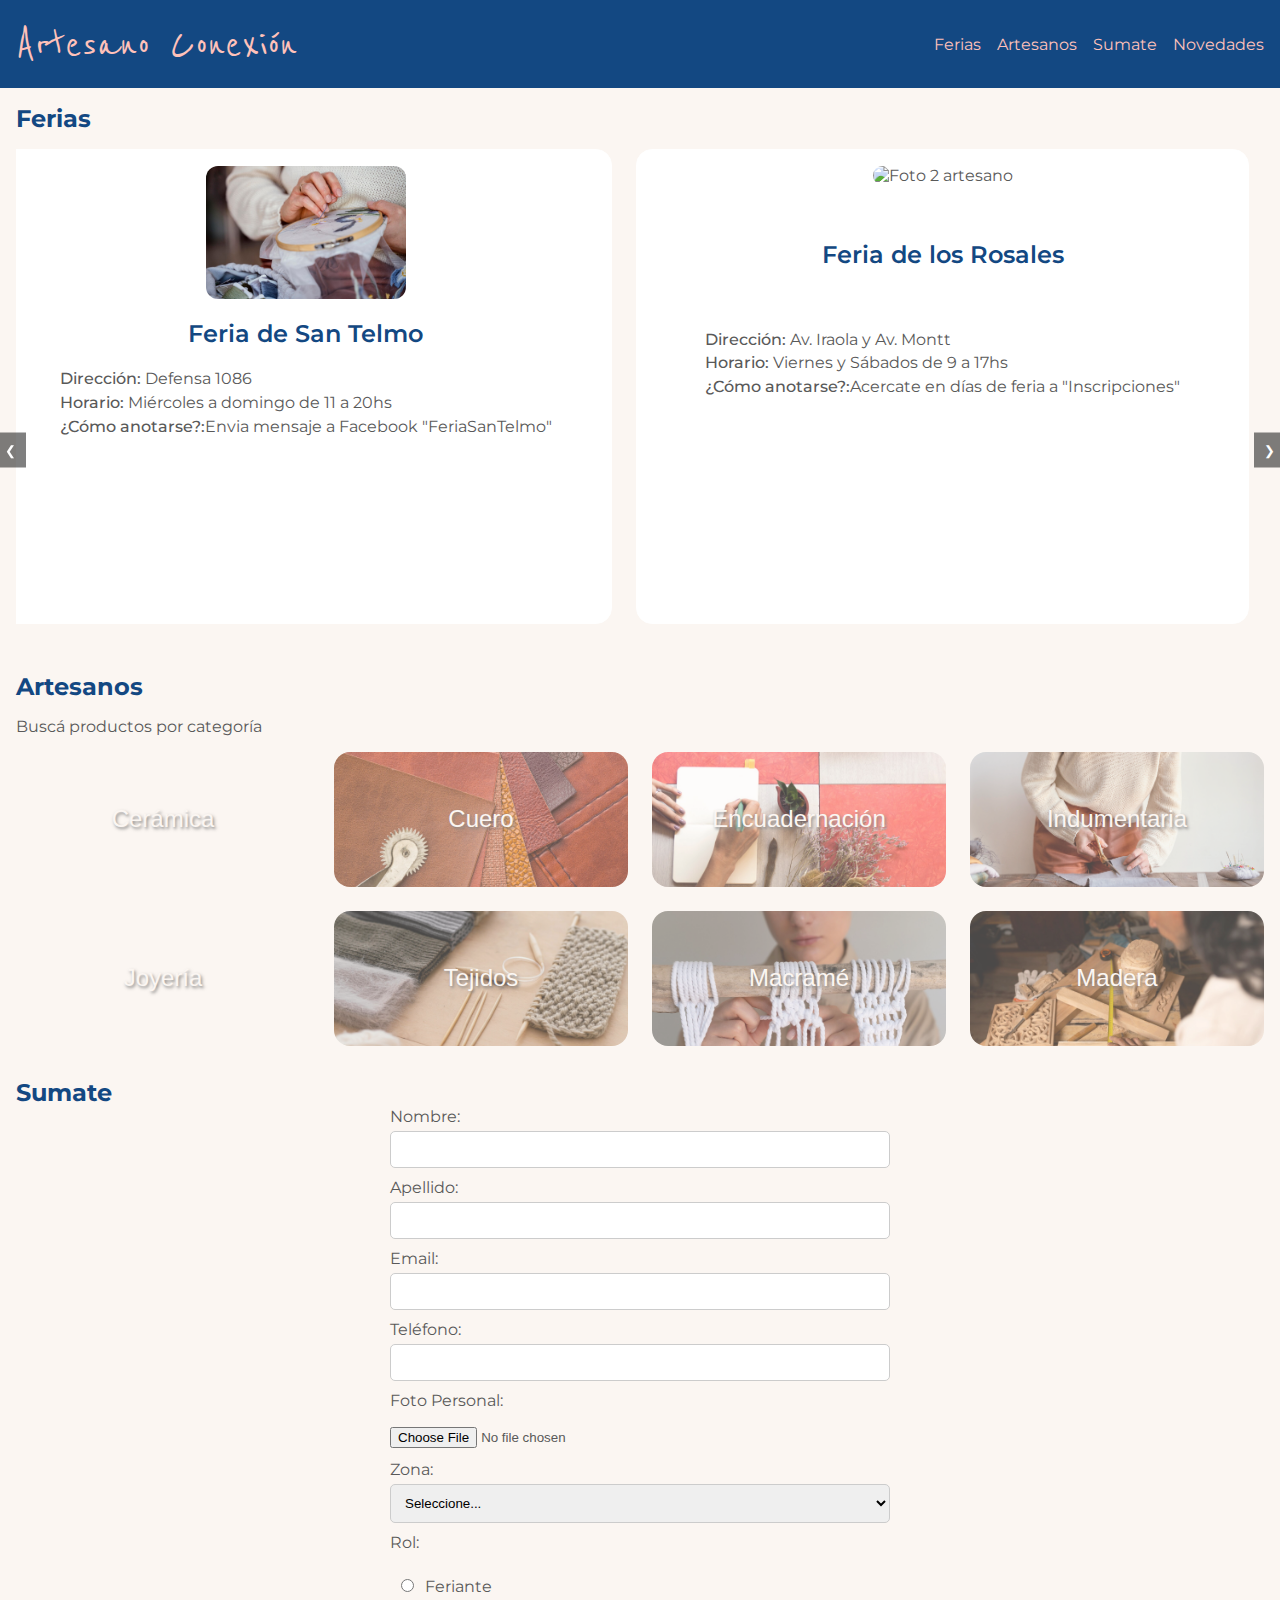
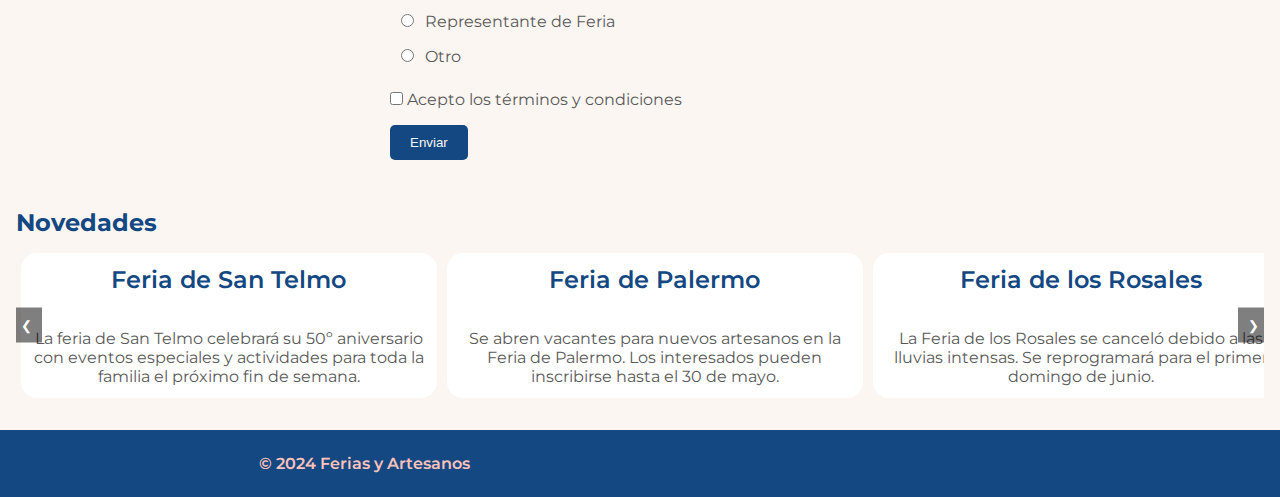
==== commit 4dc55010: "estilos generales actualizados" ====
--- a/index.html
+++ b/index.html
@@ -259,13 +259,24 @@
                 </div>
                 <div>
                     <label for="tipo">Rol:</label>
-                    <input type="radio" id="feriante" name="tipo" value="feriante">Feriante
-                    <input type="radio" id="representante" name="tipo" value="representante">Representante de Feria
-                    <input type="radio" id="otro" name="tipo" value="otro">Otro
+                    <ul class="roles">
+                        <li>
+                            <input type="radio" id="feriante" name="tipo" value="feriante">
+                            <label for="feriante">Feriante</label>
+                        </li>
+                        <li>
+                            <input type="radio" id="representante" name="tipo" value="representante">
+                            <label for="representante">Representante de Feria</label>
+                        </li>
+                        <li>
+                            <input type="radio" id="otro" name="tipo" value="otro">
+                            <label for="otro">Otro</label>
+                        </li>
+                    </ul>
                     <span id="error-tipo" class="error"></span>
                 </div>
                 <div>
-                    <input type="checkbox" id="terminos" name="terminos">Acepto los términos y condiciones
+                    <input type="checkbox" id="terminos" name="terminos"> Acepto los términos y condiciones
 
                     <span id="error-terminos" class="error"></span>
                 </div>
--- a/styles/styles.css
+++ b/styles/styles.css
@@ -3,7 +3,7 @@
     /*Fuentes*/
     --f_fontSize : 16px;
     --f_fontWeight : 400;
-    --f_lineHeight : 1.5 ; /*alto del renglón. Se multiplica el fontSize*alto: 16*1.5: 24px*/
+    --f_lineHeight : 1.5 ; 
     --f_fontFamily: 'Montserrat', sans-serif;
     --f_fontFamily--Secondary: "Reenie Beanie", cursive;
 
@@ -11,10 +11,6 @@
     --c_white: #fff;
     --c_black: #000;
 
-    /* --c_brown: #753422;  
-    --c_beige: #f8e3bf; 
-    --c_earth-secondary: #D79771;*/
-    --c_earth: #F15606; 
     --c_pink: #FFC2BA;
     --c_back: #FBF6F2;
     --c_gray: #595959;
@@ -25,8 +21,6 @@
     margin: 0;
     padding: 0;
     box-sizing: border-box;
-    /* border:.5px dotted gray; */
-    scroll-behavior: smooth;  /* VER*/
 }
 body {
     font-family: var(--f_fontFamily);
@@ -36,7 +30,7 @@
 }
 
 p {
-    max-width: 42ch; /*como máx, cualquier p tendrá 42 caracteres de largo*/
+    max-width: 42ch; 
 }
 h1{
     font-family: var(--f_fontFamily--Secondary);
@@ -83,7 +77,7 @@
 .novedades__cards{
     display: flex;
     flex-wrap: wrap;
-    justify-content: center; /* add */
+    justify-content: center; 
     gap: 1.5rem;
 }
 .card__item{
@@ -94,7 +88,7 @@
     gap: 1rem;
     padding: .75rem;
     width: 100%;
-    border: 2px solid var(--c_beige); /* add */
+    border: 2px solid var(--c_beige); 
     border-radius: 1rem ;
 }
 .card__img img{
@@ -103,7 +97,7 @@
 .card__title{
     color: var(--c_blue);
     font-size: 1.5rem;
-    font-weight: 500;  /* add */
+    font-weight: 500;  
 }
 
 
@@ -111,10 +105,10 @@
 /*CARDS: Estilos individuales*/
     /* Ferias */
 .sec__ferias{
-    color: var(--c_blue);
+    color: var(--c_gray);
 }
 .sec__ferias .carrouself_item{
-    border: 1px solid var(--c_gray);
+    border: 1px solid var(--c_white);
 }
 .carrouself_container {
     display: flex;
@@ -128,9 +122,7 @@
 .carrouself_items {
     display: flex;
     padding-left: 0.75rem;
-    /* Mitad del gap */
     padding-right: 0.75rem;
-    /* Mitad del gap */
 }
 
 .carrouself_item {
@@ -140,13 +132,11 @@
     align-items: center;
     
     flex: 0 0 calc(33.33% - 2rem);
-    background-color: #fff;
+    background-color: var(--c_white);
     gap: 1rem;
-    padding: 3px;
-    box-shadow: 0 0 0 2px var(--c_beige);
+    padding: 1rem .5rem;
     border-radius: 1rem;
-    margin-right: 0.5;
-    margin-left: 0.5rem;
+    margin: 1rem .75rem;
 }
 
 .carrouself_item:first-child {
@@ -158,7 +148,7 @@
 }
 
 .card__title {
-    color: var(--c_earth);
+    color: var(--c_blue);
     font-size: 1.5rem;
     font-weight: 600;
 }
@@ -167,6 +157,10 @@
     text-align: left;
     font-size: 1rem;
     font-weight: 400;
+}
+.card__description li{
+    list-style-type: none;
+    margin: .3rem;
 }
 .resaltado {
     font-weight: 500; 
@@ -338,8 +332,7 @@
 .carousel-container {
     display: flex;
     position: relative;
-    width: 100%;/*100%*/
-    /*max-width: 600px;*/
+    width: 100%;
     overflow: hidden;
     justify-content: center;
     align-items: center;
@@ -357,8 +350,8 @@
     flex-direction: column;
     padding: 20px;
     display: flex;
-    background-color: #fff;
-    border: 1px solid #ddd;
+    background-color: var(--c_white);
+    border: 1px solid var(--c_white);
     margin: 1rem 5px;
     text-align: center;
     align-items: center;
@@ -368,13 +361,10 @@
     padding: .75rem;
     border: 2px solid var(--c_beige);
     border-radius: 1rem ;
-    font-family: 'Gill Sans', 'Gill Sans MT', Calibri, 'Trebuchet MS', sans-serif;
-            font-size: 0.5rem;
 }
 .carousel-description{
-    color: #333; /* Color gris oscuro */
-    font-size: 0.875rem; /* Tamaño de fuente más pequeño */
-    font-weight: 200;
+    color: var(--c_gray); 
+    font-weight: 400;
 }
 .prev, .next {
     position: absolute;
@@ -394,6 +384,7 @@
 .next {
     right: -5px;
 }
+
 /* Formulario */
 form {
     max-width: 500px;
@@ -416,6 +407,25 @@
     border: 1px solid #ccc;
     border-radius: 5px;
 }
+#foto{
+    margin: .75rem 0;
+}
+.roles{
+    display: flex;
+    flex-direction: column;
+    width: 50%;
+    margin: 1rem 0;
+}
+.roles li{
+    display: flex;
+    list-style-type: none;
+    align-items: baseline;
+    
+}
+.roles li input{
+    margin: .7rem ;
+    
+}
 
 textarea {
     height: 100px;
@@ -438,7 +448,7 @@
 .error {
     color: red; 
     font-size: 12px; 
-    display: none; /* Por defecto, los mensajes de error están ocultos */
+    display: none; 
     margin-top: 5px; 
     font-weight: bold; 
 }
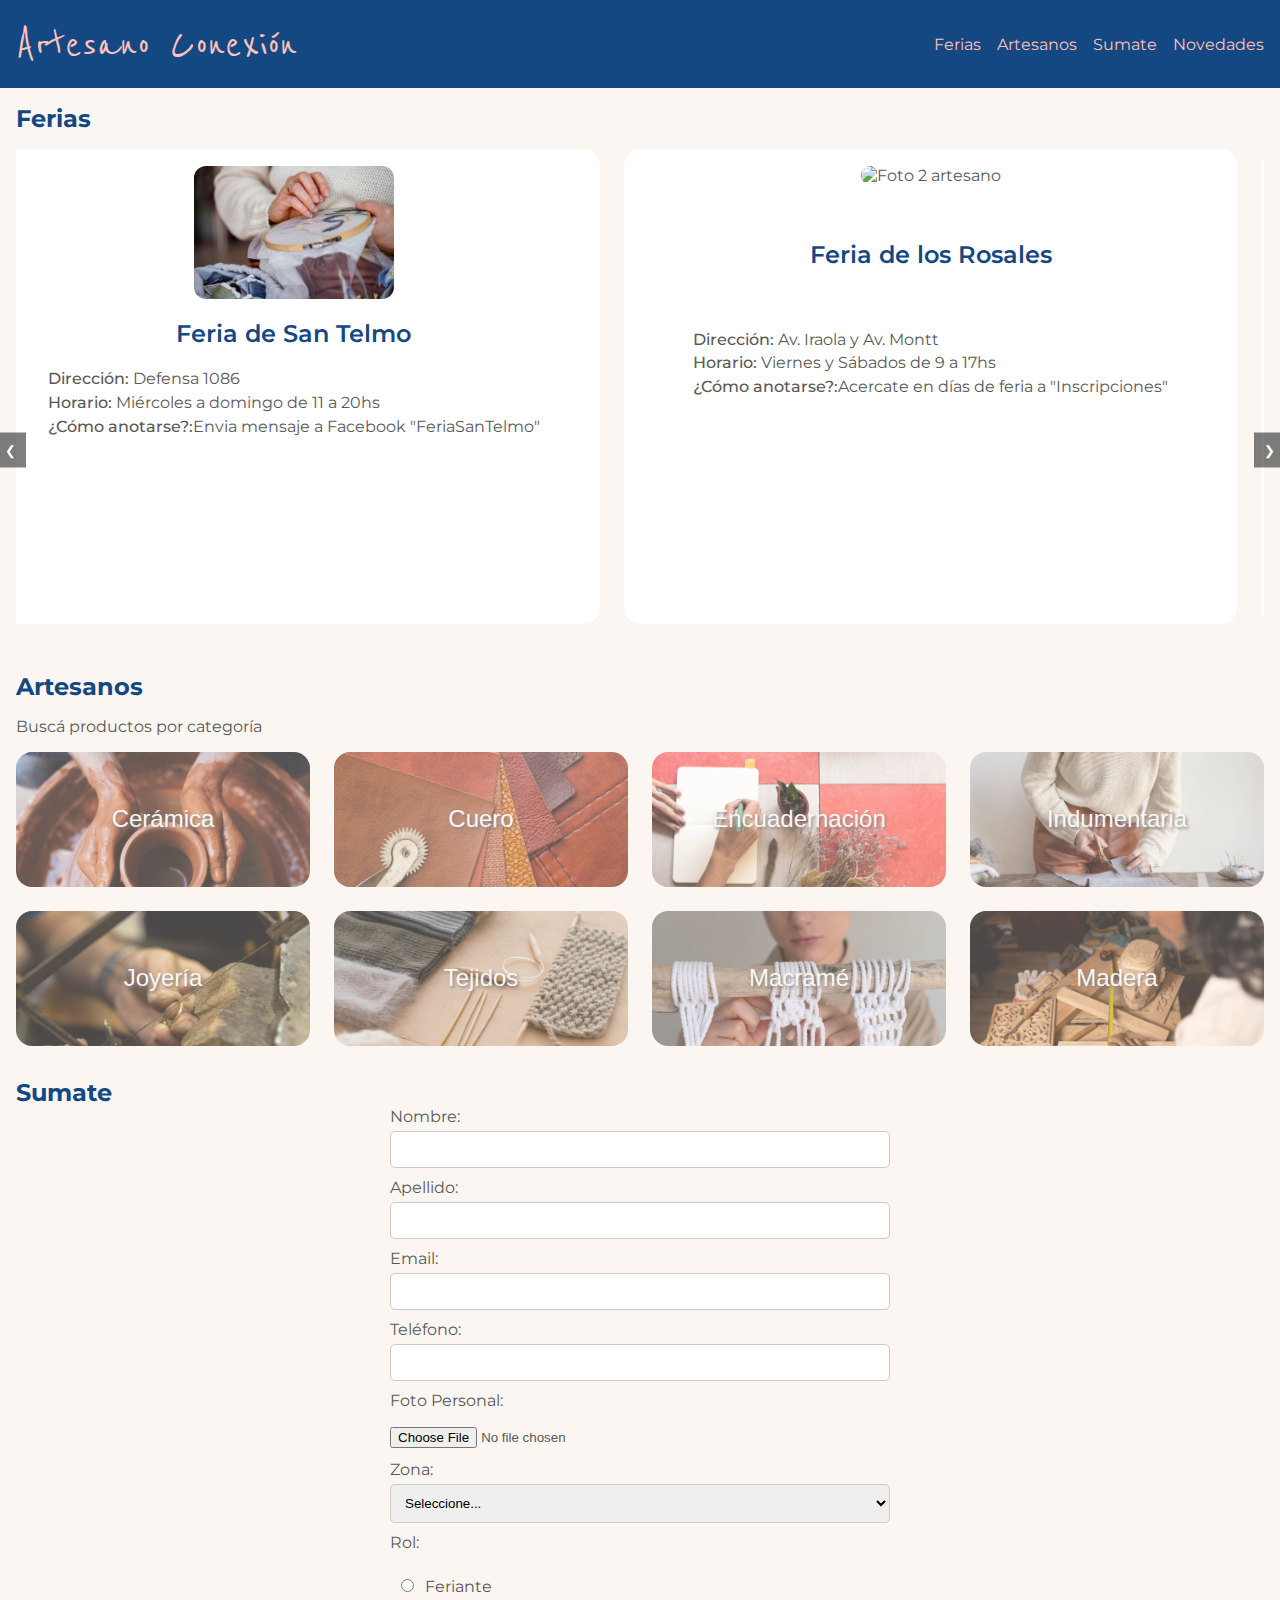
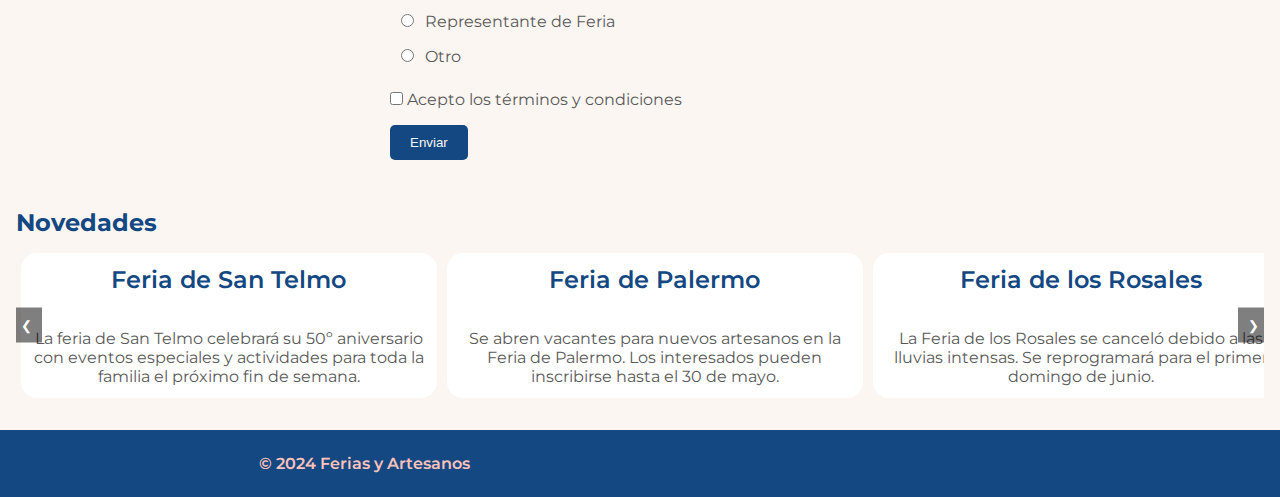
==== commit 0c805086: "imagenes optimizadas" ====
--- a/index.html
+++ b/index.html
@@ -390,7 +390,7 @@
             <h2>Cerámica</h2>
         <div class="modal__item">
             <div class="modal__artesano">
-                <img src="./assets/Cards/ceramica_1.jpg" alt="" class="modal__img">
+                <img src="./assets/Cards/ceramica_1-min.jpg" alt="" class="modal__img">
                 <p class="modal__title">Be Cerámica</p>
             </div>
             <ul class="modal__info">
@@ -453,7 +453,7 @@
         <h2>Cuero</h2>
         <div class="modal__item">
             <div class="modal__artesano">
-                <img src="./assets/Cards/cuero_1.jpg" alt="" class="modal__img">
+                <img src="./assets/Cards/cuero_1-min.jpg" alt="" class="modal__img">
                 <p class="modal__title"><p>LaLoc</p>
             </div>
             <ul class="modal__info">
@@ -472,7 +472,7 @@
         </div>
         <div class="modal__item">
             <div class="modal__artesano">
-                <img src="./assets/Cards/cuero_2.jpg" alt="" class="modal__img">
+                <img src="./assets/Cards/cuero_2-min.jpg" alt="" class="modal__img">
                 <p class="modal__title"><p>Couro</p>
             </div>
             <ul class="modal__info">
@@ -490,7 +490,7 @@
         </div>
         <div class="modal__item">
             <div class="modal__artesano">
-                <img src="./assets/Cards/cuero_3.jpg" alt="" class="modal__img">
+                <img src="./assets/Cards/cuero_3-min.jpg" alt="" class="modal__img">
                 <p class="modal__title"><p>Lazaro cuero</p>
             </div>
             <ul class="modal__info">
@@ -515,7 +515,7 @@
         <h2>Encuadernación</h2>
         <div class="modal__item">
             <div class="modal__artesano">
-                <img src="./assets/Cards/encuadernacion_1.jpg" alt="" class="modal__img">
+                <img src="./assets/Cards/encuadernacion_1-min.jpg" alt="" class="modal__img">
                 <p class="modal__title"><p>Atelier de Cuadernos</p>
             </div>
             <ul class="modal__info">
@@ -534,7 +534,7 @@
         </div>
         <div class="modal__item">
             <div class="modal__artesano">
-                <img src="./assets/Cards/encuadernacion_2.jpg" alt="" class="modal__img">
+                <img src="./assets/Cards/encuadernacion_2-min.jpg" alt="" class="modal__img">
                 <p class="modal__title"><p>La Bartola Cuadernos</p>
             </div>
             <ul class="modal__info">
@@ -553,7 +553,7 @@
         </div>
         <div class="modal__item">
             <div class="modal__artesano">
-                <img src="./assets/Cards/encuadernacion_3.jpg" alt="" class="modal__img">
+                <img src="./assets/Cards/encuadernacion_3-min.jpg" alt="" class="modal__img">
                 <p class="modal__title"><p>Pomelo Cuadernos</p>
             </div>
             <ul class="modal__info">
@@ -642,7 +642,7 @@
         <h2>Joyería</h2>
         <div class="modal__item">
             <div class="modal__artesano">
-                <img src="./assets/Cards/joyeria_1.jpg" alt="" class="modal__img">
+                <img src="./assets/Cards/joyeria_1-min.jpg" alt="" class="modal__img">
                 <p class="modal__title"><p>Brillo Artesano</p>
             </div>
             <ul class="modal__info">
@@ -679,7 +679,7 @@
         </div>
         <div class="modal__item">
             <div class="modal__artesano">
-                <img src="./assets/Cards/joyeria_3.jpg" alt="" class="modal__img">
+                <img src="./assets/Cards/joyeria_3-min.jpg" alt="" class="modal__img">
                 <p class="modal__title"><p>Calatea joyeria</p>
             </div>
             <ul class="modal__info">
@@ -703,7 +703,7 @@
         <h2>Tejidos</h2>
         <div class="modal__item">
             <div class="modal__artesano">
-                <img src="./assets/Cards/tejidos_1.jpg" alt="" class="modal__img">
+                <img src="./assets/Cards/tejidos_1-min.jpg" alt="" class="modal__img">
                 <p class="modal__title"><p>Rou Tejidos</p>
             </div>
             <ul class="modal__info">
@@ -722,7 +722,7 @@
         </div>
         <div class="modal__item">
             <div class="modal__artesano">
-                <img src="./assets/Cards/tejidos_2.jpg" alt="" class="modal__img">
+                <img src="./assets/Cards/tejidos_2-min.jpg" alt="" class="modal__img">
                 <p class="modal__title"><p>Rustic wear</p>
             </div>
             <ul class="modal__info">
@@ -740,7 +740,7 @@
         </div>
         <div class="modal__item">
             <div class="modal__artesano">
-                <img src="./assets/Cards/tejidos_3.jpg" alt="" class="modal__img">
+                <img src="./assets/Cards/tejidos_3-min.jpg" alt="" class="modal__img">
                 <p class="modal__title"><p>Tejidos de Juani</p>
             </div>
             <ul class="modal__info">
@@ -765,7 +765,7 @@
         <h2>Macramé</h2>
         <div class="modal__item">
             <div class="modal__artesano">
-                <img src="./assets/Cards/macrame_1.jpg" alt="" class="modal__img">
+                <img src="./assets/Cards/macrame_1-min.jpg" alt="" class="modal__img">
                 <p class="modal__title"><p>RosiDeco</p>
             </div>
             <ul class="modal__info">
@@ -783,7 +783,7 @@
         </div>
         <div class="modal__item">
             <div class="modal__artesano">
-                <img src="./assets/Cards/macrame_2.jpg" alt="" class="modal__img">
+                <img src="./assets/Cards/macrame_2-min.jpg" alt="" class="modal__img">
                 <p class="modal__title"><p>Macramé Natural</p>
             </div>
             <ul class="modal__info">
@@ -844,7 +844,7 @@
         </div>
         <div class="modal__item">
             <div class="modal__artesano">
-                <img src="./assets/Cards/madera_2.jpg" alt="" class="modal__img">
+                <img src="./assets/Cards/madera_2-min.jpg" alt="" class="modal__img">
                 <p class="modal__title"><p>Deco Muebles</p>
             </div>
             <ul class="modal__info">
@@ -863,7 +863,7 @@
         </div>
         <div class="modal__item">
             <div class="modal__artesano">
-                <img src="./assets/Cards/madera_3.jpg" alt="" class="modal__img">
+                <img src="./assets/Cards/madera_3-min.jpg" alt="" class="modal__img">
                 <p class="modal__title"><p>En Madera.arg</p>
             </div>
             <ul class="modal__info">
--- a/styles/styles.css
+++ b/styles/styles.css
@@ -192,7 +192,7 @@
 }
 
 .sec__artesanos .item__1{
-    background-image: url(../assets/ceramica.jpg);
+    background-image: url(../assets/ceramica-min.jpg);
     background-size: cover;
     grid-row: 1 / 2;
     grid-column: 1 / 2;
@@ -210,13 +210,13 @@
     grid-column: 3 / 4;
 }
 .sec__artesanos .item__4{
-    background-image: url(../assets/indumentaria.jpg);
+    background-image: url(../assets/indumentaria-min.jpg);
     background-size: cover;
     grid-row: 1 / 2;
     grid-column: 4 / 5;
 }
 .sec__artesanos .item__5{
-    background-image: url(../assets/joyeria.jpg);
+    background-image: url(../assets/joyeria-min.jpg);
     background-size: cover;
     grid-row: 2 / 3;
     grid-column: 1 / 2;
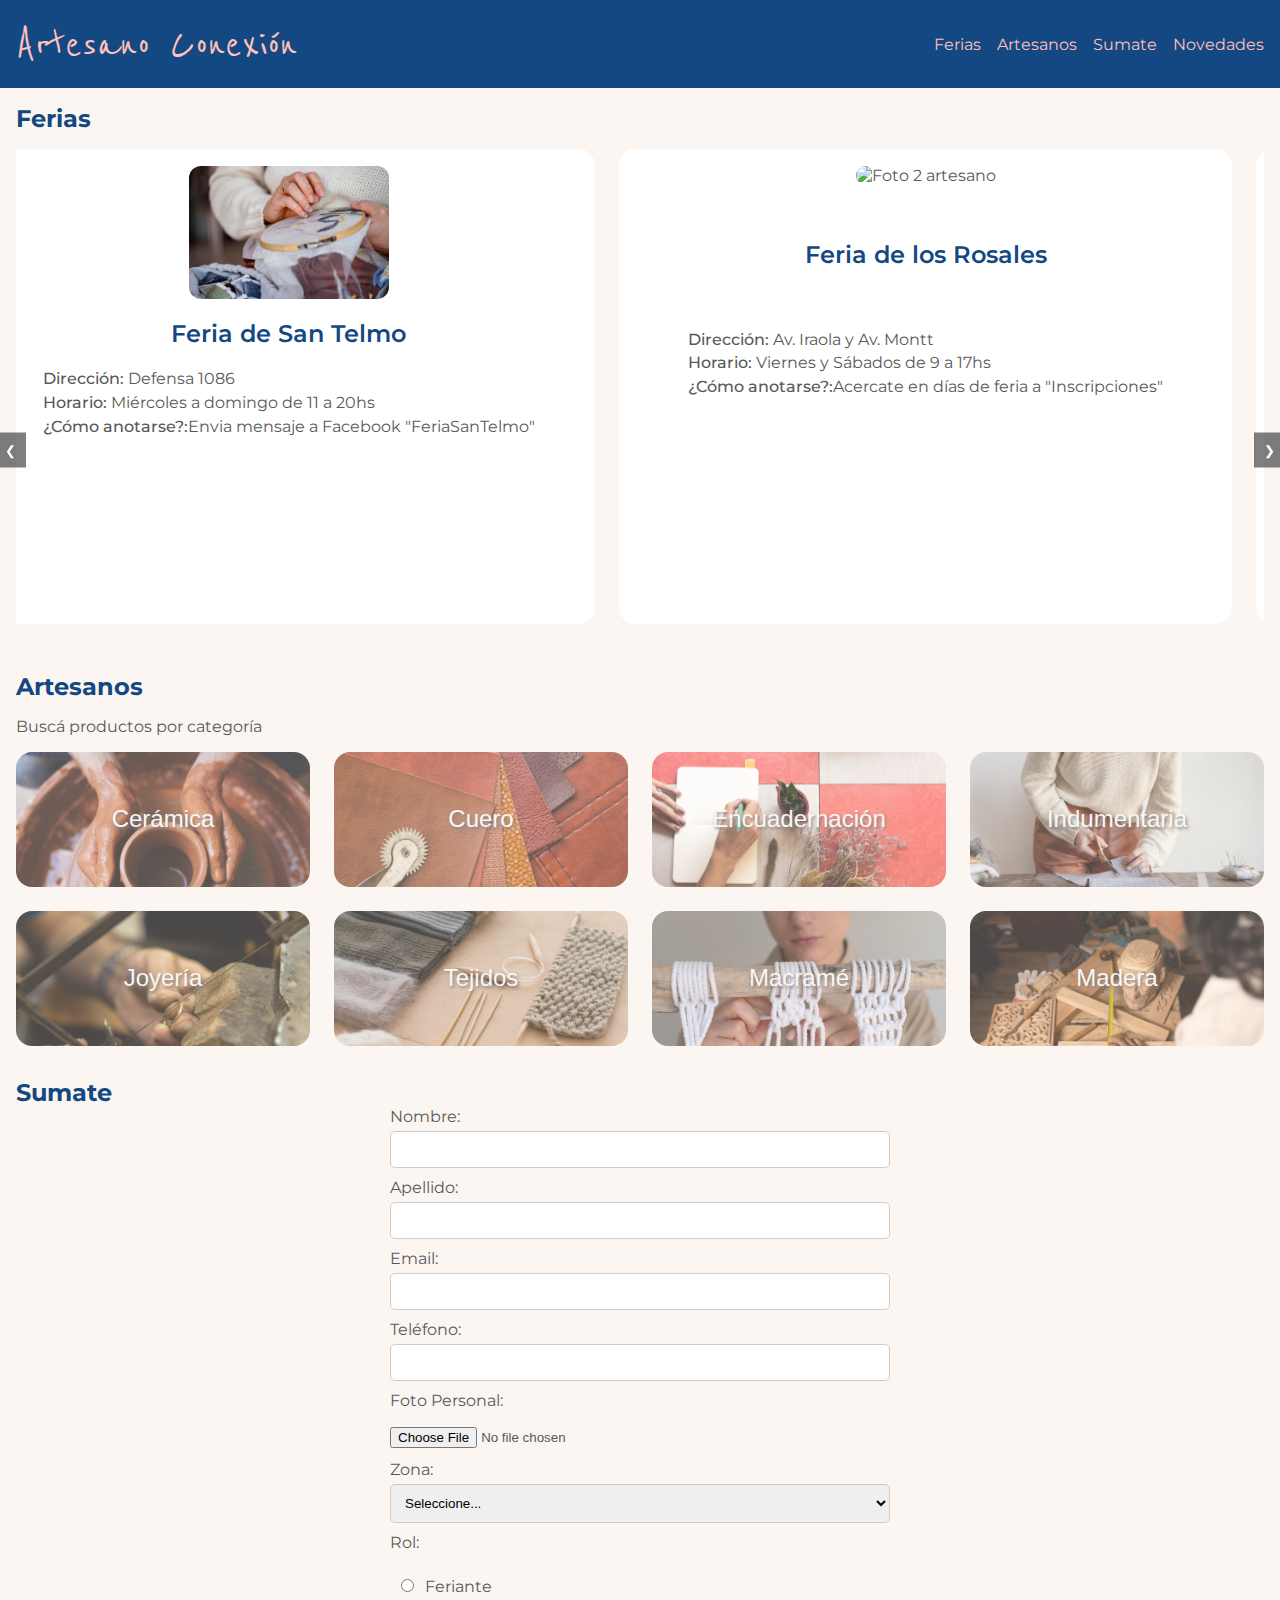
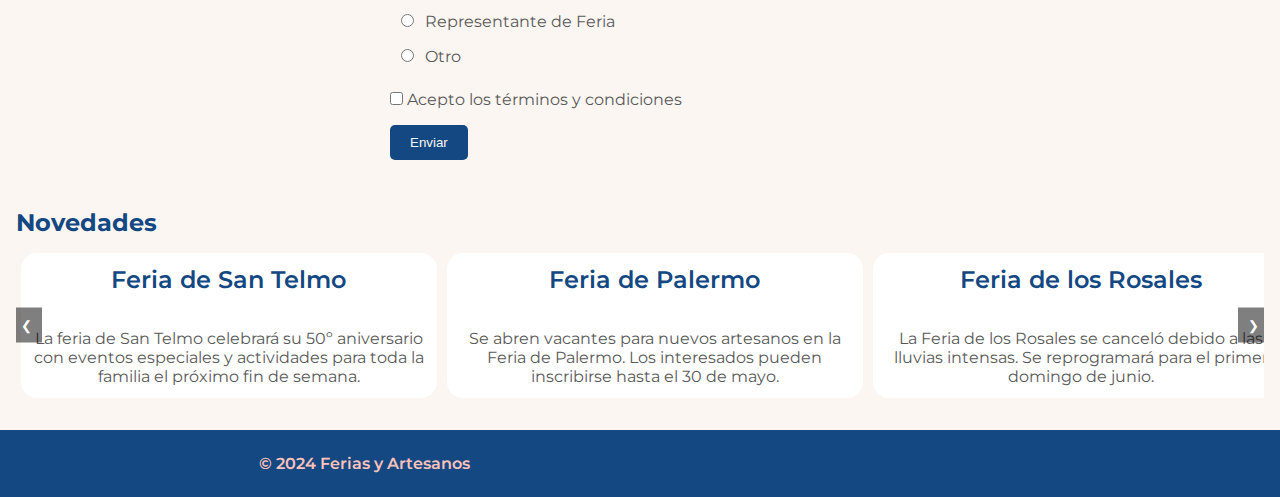
==== commit d40accd9: "tic eliminado" ====
--- a/index.html
+++ b/index.html
@@ -20,7 +20,6 @@
     <!-- validaciones -->
     <script src="scripts/formValidation.js"></script>
     <script src="scripts/carrousel.js"></script>
-    
 </head>
 
 <body>
@@ -335,28 +334,6 @@
                 <button class="prev" onclick="moveCarousel(-1)">&#10094;</button>
                 <button class="next" onclick="moveCarousel(1)">&#10095;</button>
             </div>
-            <!--div class="novedades__cards">
-                <div class="card__item">
-                    <figure class="card__img">
-                        <img src="" alt="" />
-                    </figure>
-                    <p class="card__title">Novedad 1</p>
-                    <p class="card__description">Un poco de texto descriptivo</p>
-                </div>
-                <div class="card__item">
-                    <figure class="card__img">
-                        <img src="" alt="" />
-                    </figure>
-                    <p class="card__title">Novedad 2</p>
-                    <p class="card__description">Un poco de texto descriptivo</p>
-                </div>
-                <div class="card__item">
-                    <figure class="card__img">
-                        <img src="" alt="" />
-                    </figure>
-                    <p class="card__title">Novedad 3</p>
-                    <p class="card__description">Un poco de texto descriptivo</p>
-                </div-->
         </section>
     </main>
 
@@ -883,14 +860,8 @@
             <button class="modal__close" onClick="this.parentElement.close()"> Cerrar </button>
     </dialog>
 
-
-
-
-
     <script src="scripts/modal.js"></script>
     <script src="scripts/carrouselferia.js"></script>
-    
-   
 </body>
 
 </html>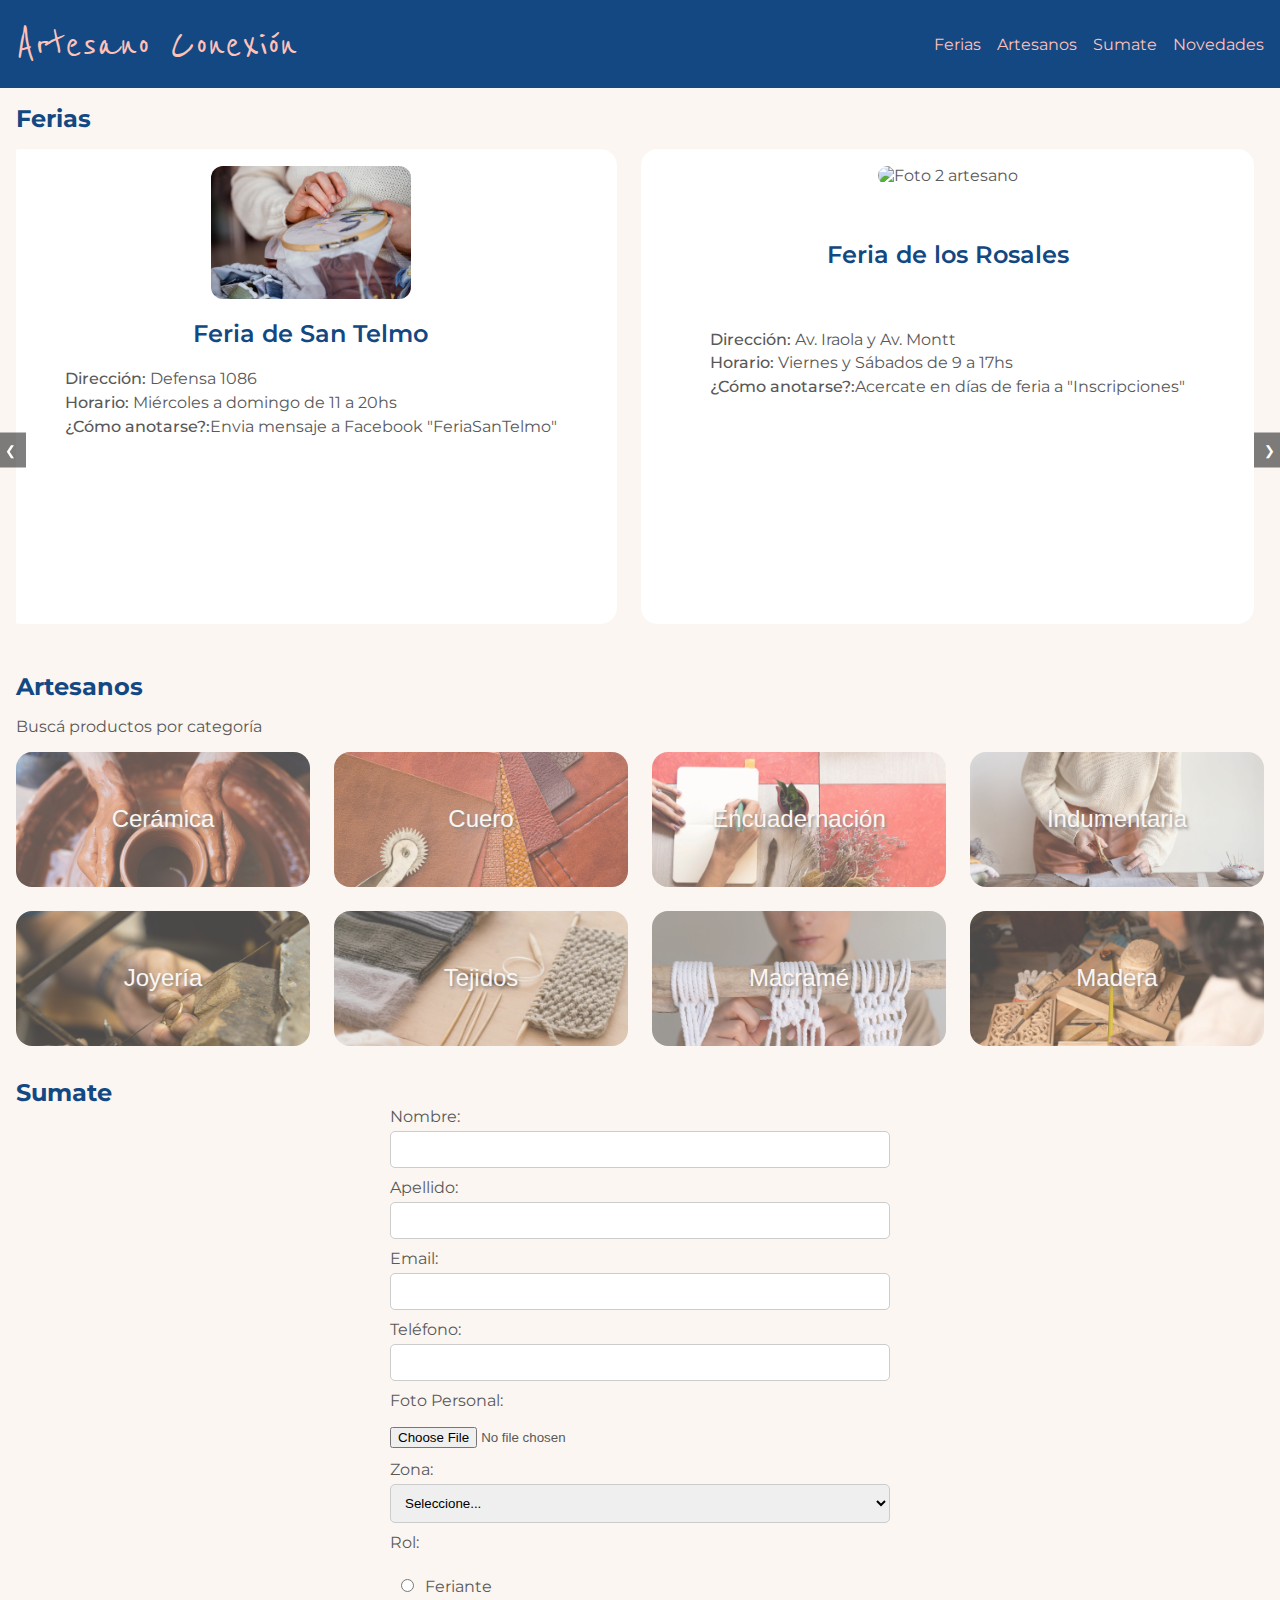
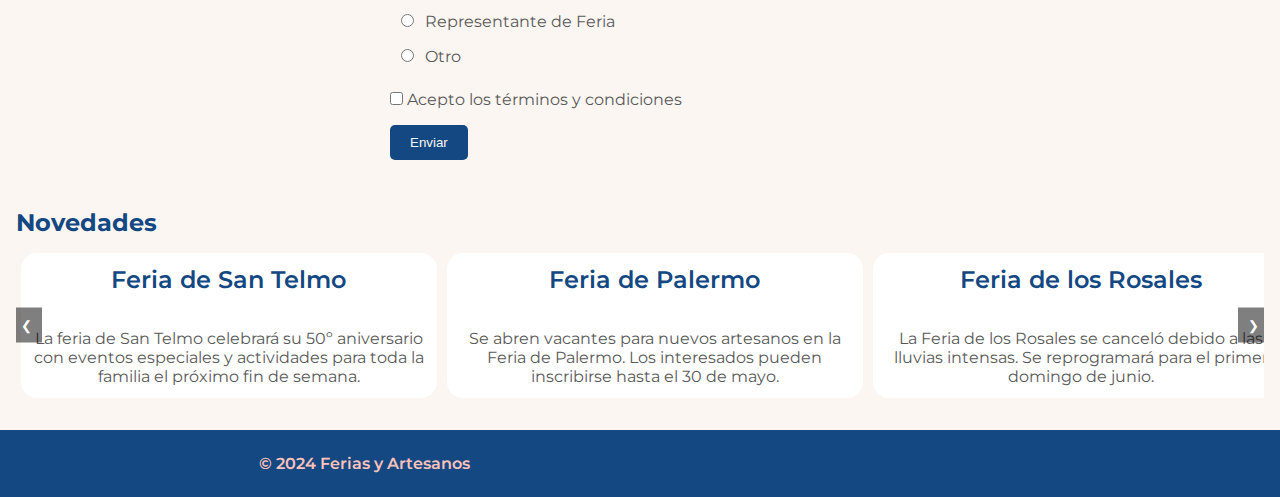
==== commit 20e98c9c: "Correciones html" ====
--- a/index.html
+++ b/index.html
@@ -20,6 +20,7 @@
     <!-- validaciones -->
     <script src="scripts/formValidation.js"></script>
     <script src="scripts/carrousel.js"></script>
+    
 </head>
 
 <body>
@@ -45,7 +46,7 @@
                 <div class="carrouself_items">
                     <div class="carrouself_item">
                         <figure class="card__img">
-                            <img src="./assets/Artesanos1.jpg" alt="Foto 1 artesano" width="200px" />
+                            <img src="./assets/Artesanos1.jpg" alt="Foto 1 artesano" width="200p" />
                         </figure>
                         <p class="card__title">Feria de San Telmo</p>
                         <ul class="card__description">
@@ -55,12 +56,12 @@
                         </ul>
                         <iframe
                             src="https://www.google.com/maps/embed?pb=!1m18!1m12!1m3!1d6566.854564543386!2d-58.376835355727906!3d-34.61864109179547!2m3!1f0!2f0!3f0!3m2!1i1024!2i768!4f13.1!3m3!1m2!1s0x95bccad4a9945bcd%3A0x1b45e0dbce915355!2sFeria%20de%20San%20Telmo!5e0!3m2!1ses-419!2sar!4v1716511603102!5m2!1ses-419!2sar"
-                            width="200px" style="border:0;" allowfullscreen="" loading="lazy"
+                            width="200p" style="border:0;" allowfullscreen="" loading="lazy"
                             referrerpolicy="no-referrer-when-downgrade"></iframe>
                     </div>
                     <div class="carrouself_item">
                         <figure class="card__img">
-                            <img src="./assets/Artesanos2.jpg" alt="Foto 2 artesano" width="200px" />
+                            <img src="./assets/Artesanos2.jpg" alt="Foto 2 artesano" width="200p" />
                         </figure>
                         <p class="card__title">Feria de los Rosales</p>
                         <ul class="card__description">
@@ -70,12 +71,12 @@
                         </ul>
                         <iframe
                             src="https://www.google.com/maps/embed?pb=!1m18!1m12!1m3!1d1642.6771081029058!2d-58.41860197622297!3d-34.56990278374342!2m3!1f0!2f0!3f0!3m2!1i1024!2i768!4f13.1!3m3!1m2!1s0x95bcb59e37604cd7%3A0xe1f378f0dcf68992!2sParque%20El%20Rosedal!5e0!3m2!1ses-419!2sar!4v1716510812958!5m2!1ses-419!2sar"
-                            width="200px" style="border:0;" allowfullscreen="" loading="lazy"
+                            width="200p" style="border:0;" allowfullscreen="" loading="lazy"
                             referrerpolicy="no-referrer-when-downgrade"></iframe>
                     </div>
                     <div class="carrouself_item">
                         <figure class="card__img">
-                            <img src="./assets/artesanos3.jpg" alt="Foto 3 artesanos" width="200px" />
+                            <img src="./assets/artesanos3.jpg" alt="Foto 3 artesanos" width="200p" />
                         </figure>
                         <p class="card__title">Feria de Plaza Francia</p>
                         <ul class="card__description">
@@ -85,13 +86,13 @@
                         </ul>
                         <iframe
                             src="https://www.google.com/maps/embed?pb=!1m18!1m12!1m3!1d3287.2990734853342!2d-58.47686788916551!3d-34.52065005300251!2m3!1f0!2f0!3f0!3m2!1i1024!2i768!4f13.1!3m3!1m2!1s0x95bcb1520b31fec1%3A0x27f723e240908d68!2sAv.%20del%20Libertador%201400%2C%20Vicente%20L%C3%B3pez%2C%20Provincia%20de%20Buenos%20Aires!5e0!3m2!1ses-419!2sar!4v1716510366580!5m2!1ses-419!2sar"
-                            width="200px" style="border:0;" allowfullscreen="" loading="lazy"
+                            width="200p" style="border:0;" allowfullscreen="" loading="lazy"
                             referrerpolicy="no-referrer-when-downgrade"></iframe>
 
                     </div>
                     <div class="carrouself_item">
                         <figure class="card__img">
-                            <img src="assets/artesanos4.jpg" alt="Foto 4 artesano" width="200px" />
+                            <img src="assets/artesanos4.jpg" alt="Foto 4 artesano" width="200p" />
                         </figure>
                         <p class="card__title">Feria de Palermo</p>
                         <ul class="card__description">
@@ -101,13 +102,13 @@
                         </ul>
                         <iframe
                             src="https://www.google.com/maps/embed?pb=!1m18!1m12!1m3!1d3284.638221772441!2d-58.433037855233984!3d-34.58801958714191!2m3!1f0!2f0!3f0!3m2!1i1024!2i768!4f13.1!3m3!1m2!1s0x95bcb5862e69f31f%3A0x543bc180e33e6385!2sRussel%204901-4999%2C%20C1414BRA%20Cdad.%20Aut%C3%B3noma%20de%20Buenos%20Aires!5e0!3m2!1ses-419!2sar!4v1716516072988!5m2!1ses-419!2sar"
-                            width="200px" style="border:0;" allowfullscreen="" loading="lazy"
+                            width="200p" style="border:0;" allowfullscreen="" loading="lazy"
                             referrerpolicy="no-referrer-when-downgrade"></iframe>
 
                     </div>
                     <div class="carrouself_item">
                         <figure class="card__img">
-                            <img src="./assets/artesanos5.jpg" alt="Foto 5 artesano" width="200px" />
+                            <img src="./assets/artesanos5.jpg" alt="Foto 5 artesano" width="200p" />
                         </figure>
                         <p class="card__title">Feria Don Bosco</p>
                         <ul class="card__description">
@@ -122,7 +123,7 @@
                     </div>
                     <div class="carrouself_item">
                         <figure class="card__img">
-                            <img src="./assets/artesanos6.jpg" alt="Foto 6 artesano" width="200px" />
+                            <img src="./assets/artesanos6.jpg" alt="Foto 6 artesano" width="200p" />
                         </figure>
                         <p class="card__title">Feria Moron</p>
                         <ul class="card__description">
@@ -137,7 +138,7 @@
                     </div>
                     <div class="carrouself_item">
                         <figure class="card__img">
-                            <img src="./assets/artesanos7.jpg" alt="Foto 7 artesano" width="200px" />
+                            <img src="./assets/artesanos7.jpg" alt="Foto 7 artesano" width="200p" />
                         </figure>
                         <p class="card__title">Feria Ituzaingó</p>
                         <ul class="card__description">
@@ -152,7 +153,7 @@
                     </div>
                     <div class="carrouself_item">
                         <figure class="card__img">
-                            <img src="./assets/artesanos8.jpg" alt="Foto 8 artesano" width="200px" />
+                            <img src="./assets/artesanos8.jpg" alt="Foto 8 artesano" width="200p" />
                         </figure>
                         <p class="card__title">Feria Haedo</p>
                         <ul class="card__description">
@@ -334,6 +335,28 @@
                 <button class="prev" onclick="moveCarousel(-1)">&#10094;</button>
                 <button class="next" onclick="moveCarousel(1)">&#10095;</button>
             </div>
+            <!--div class="novedades__cards">
+                <div class="card__item">
+                    <figure class="card__img">
+                        <img src="" alt="" />
+                    </figure>
+                    <p class="card__title">Novedad 1</p>
+                    <p class="card__description">Un poco de texto descriptivo</p>
+                </div>
+                <div class="card__item">
+                    <figure class="card__img">
+                        <img src="" alt="" />
+                    </figure>
+                    <p class="card__title">Novedad 2</p>
+                    <p class="card__description">Un poco de texto descriptivo</p>
+                </div>
+                <div class="card__item">
+                    <figure class="card__img">
+                        <img src="" alt="" />
+                    </figure>
+                    <p class="card__title">Novedad 3</p>
+                    <p class="card__description">Un poco de texto descriptivo</p>
+                </div-->
         </section>
     </main>
 
@@ -860,8 +883,14 @@
             <button class="modal__close" onClick="this.parentElement.close()"> Cerrar </button>
     </dialog>
 
+
+
+
+
     <script src="scripts/modal.js"></script>
     <script src="scripts/carrouselferia.js"></script>
+    
+   
 </body>
 
 </html>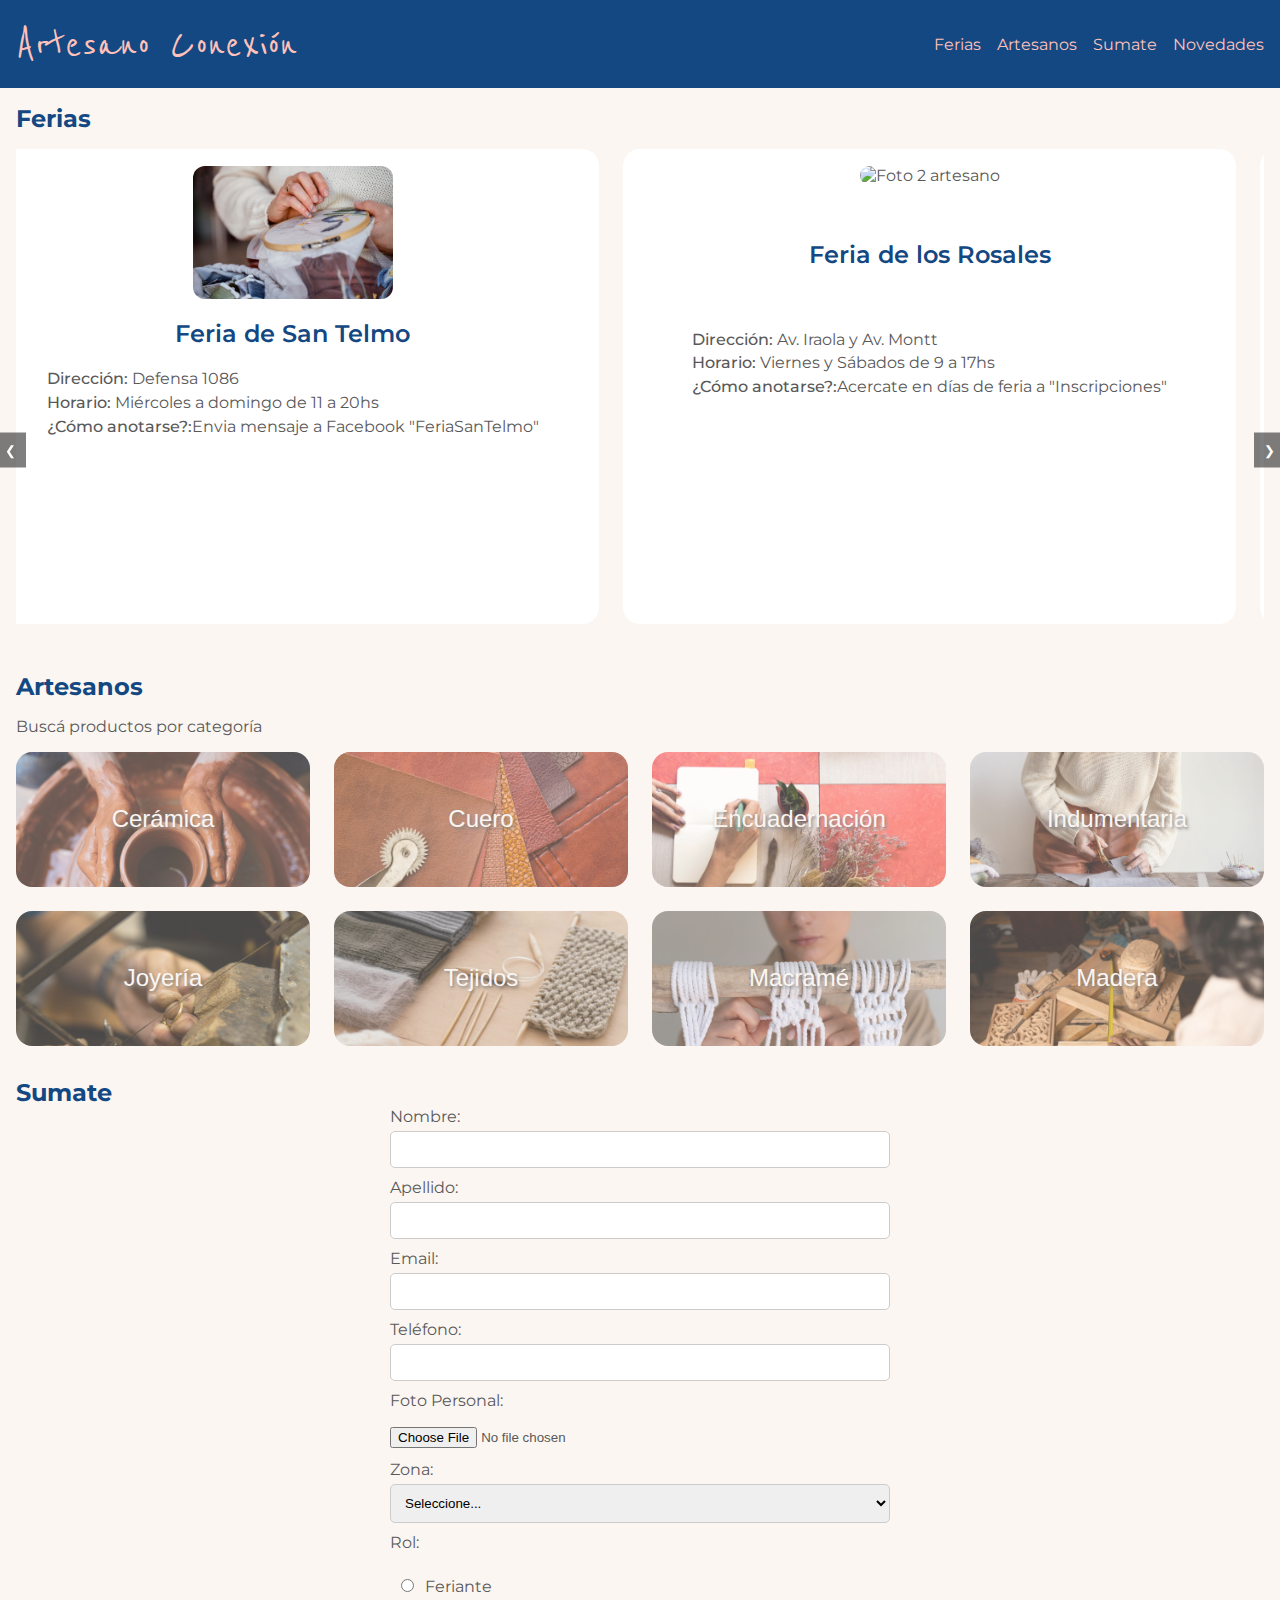
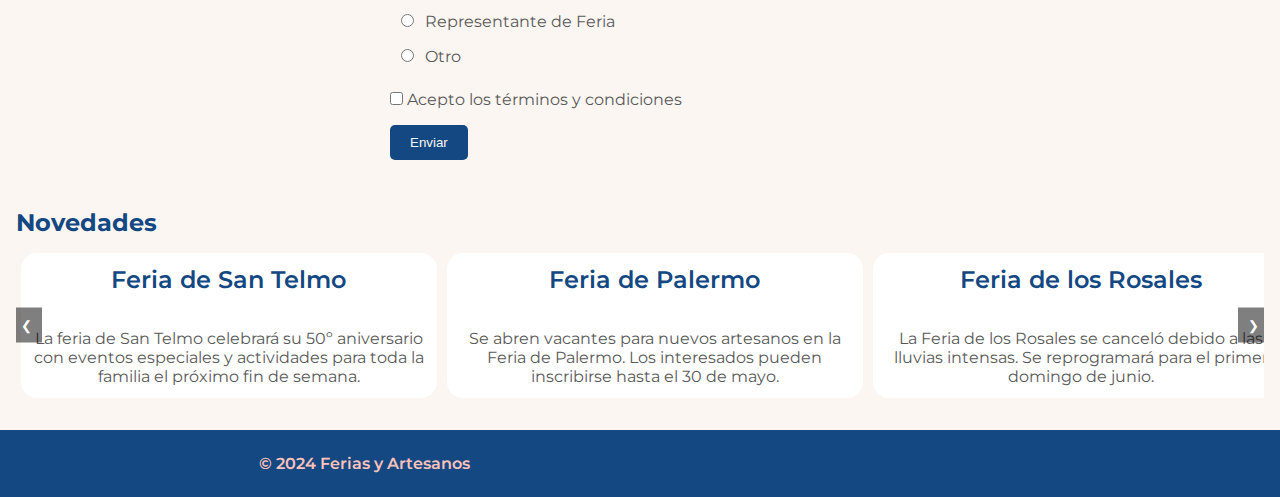
==== commit db59eaf6: "Correciones finales" ====
--- a/index.html
+++ b/index.html
@@ -20,7 +20,6 @@
     <!-- validaciones -->
     <script src="scripts/formValidation.js"></script>
     <script src="scripts/carrousel.js"></script>
-    
 </head>
 
 <body>
@@ -335,28 +334,6 @@
                 <button class="prev" onclick="moveCarousel(-1)">&#10094;</button>
                 <button class="next" onclick="moveCarousel(1)">&#10095;</button>
             </div>
-            <!--div class="novedades__cards">
-                <div class="card__item">
-                    <figure class="card__img">
-                        <img src="" alt="" />
-                    </figure>
-                    <p class="card__title">Novedad 1</p>
-                    <p class="card__description">Un poco de texto descriptivo</p>
-                </div>
-                <div class="card__item">
-                    <figure class="card__img">
-                        <img src="" alt="" />
-                    </figure>
-                    <p class="card__title">Novedad 2</p>
-                    <p class="card__description">Un poco de texto descriptivo</p>
-                </div>
-                <div class="card__item">
-                    <figure class="card__img">
-                        <img src="" alt="" />
-                    </figure>
-                    <p class="card__title">Novedad 3</p>
-                    <p class="card__description">Un poco de texto descriptivo</p>
-                </div-->
         </section>
     </main>
 
@@ -883,14 +860,8 @@
             <button class="modal__close" onClick="this.parentElement.close()"> Cerrar </button>
     </dialog>
 
-
-
-
-
     <script src="scripts/modal.js"></script>
     <script src="scripts/carrouselferia.js"></script>
-    
-   
 </body>
 
 </html>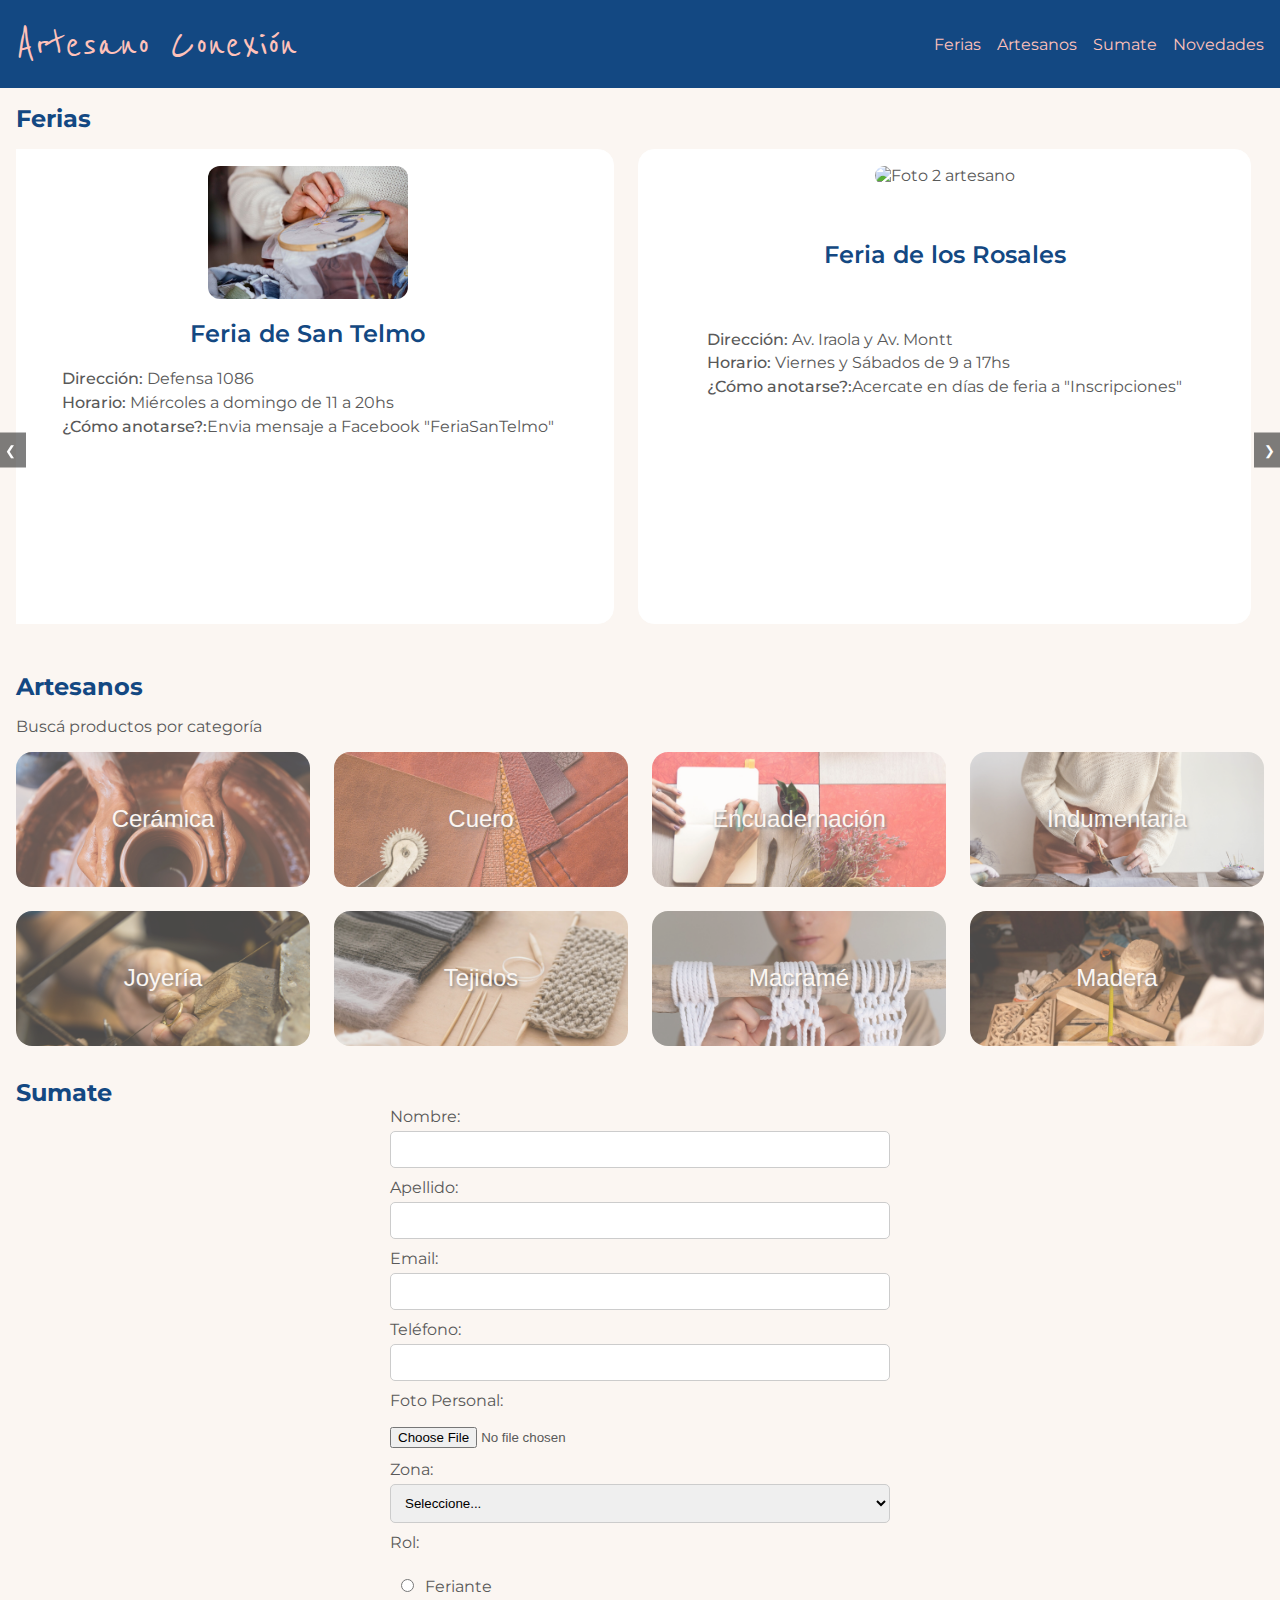
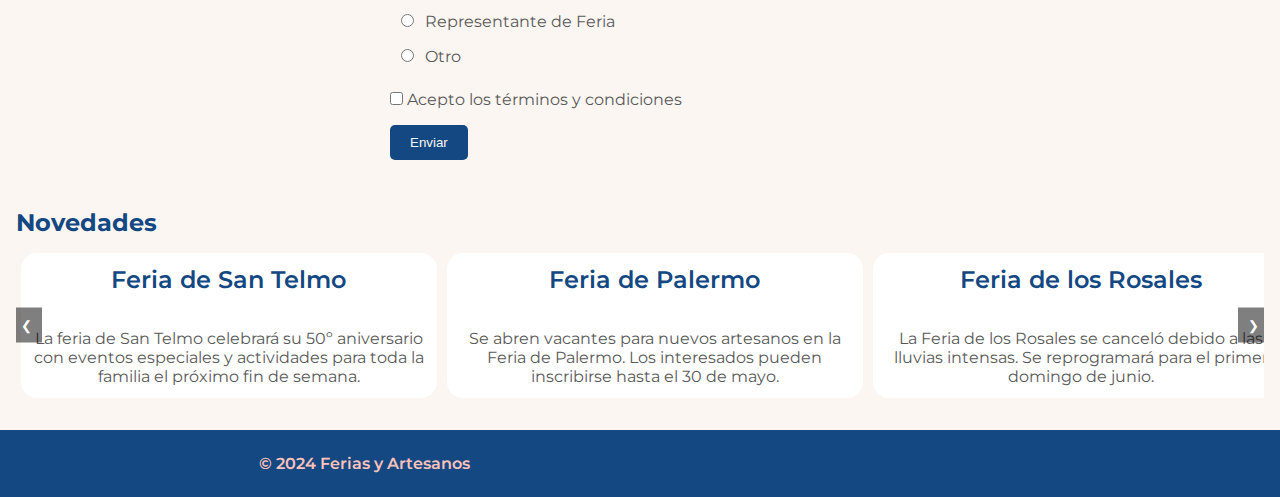
==== commit e4584f8b: "errores corregidos" ====
--- a/index.html
+++ b/index.html
@@ -12,7 +12,7 @@
     <link href="https://fonts.googleapis.com/css2?family=Montserrat:ital,wght@0,100..900;1,100..900&family=Roboto:ital,wght@0,100;0,300;0,400;0,500;0,700;0,900;1,100;1,300;1,400;1,500;1,700;1,900&display=swap" rel="stylesheet">
     <link href="https://fonts.googleapis.com/css2?family=Reenie+Beanie&display=swap" rel="stylesheet">
     <!-- animaciones -->
-    <link rel="stylesheet" href="https://cdnjs.cloudflare.com/ajax/libs/animate.css/4.1.1/animate.min.css"/>
+    <link rel="stylesheet" href="https://cdnjs.cloudflare.com/ajax/libs/animate.css/4.1.1/animate.min.css">
     <!-- estilos -->
     <link rel="stylesheet" href="styles/styles.css">
     <!-- iconos -->
@@ -38,14 +38,14 @@
     <!-- Comienzo Main -->
     <main class="Main">
         <section class="sec__ferias animate__animated animate__fadeIn">
-            <a name="ferias">
+            <a id="ferias">
                 <h2>Ferias</h2>
             </a>
             <div class="carrouself_container">
                 <div class="carrouself_items">
                     <div class="carrouself_item">
                         <figure class="card__img">
-                            <img src="./assets/Artesanos1.jpg" alt="Foto 1 artesano" width="200p" />
+                            <img src="./assets/Artesanos1.jpg" alt="Foto 1 artesano" width="200">
                         </figure>
                         <p class="card__title">Feria de San Telmo</p>
                         <ul class="card__description">
@@ -55,12 +55,12 @@
                         </ul>
                         <iframe
                             src="https://www.google.com/maps/embed?pb=!1m18!1m12!1m3!1d6566.854564543386!2d-58.376835355727906!3d-34.61864109179547!2m3!1f0!2f0!3f0!3m2!1i1024!2i768!4f13.1!3m3!1m2!1s0x95bccad4a9945bcd%3A0x1b45e0dbce915355!2sFeria%20de%20San%20Telmo!5e0!3m2!1ses-419!2sar!4v1716511603102!5m2!1ses-419!2sar"
-                            width="200p" style="border:0;" allowfullscreen="" loading="lazy"
+                            width="200" style="border:0;" allowfullscreen="" loading="lazy"
                             referrerpolicy="no-referrer-when-downgrade"></iframe>
                     </div>
                     <div class="carrouself_item">
                         <figure class="card__img">
-                            <img src="./assets/Artesanos2.jpg" alt="Foto 2 artesano" width="200p" />
+                            <img src="./assets/Artesanos2.jpg" alt="Foto 2 artesano" width="200">
                         </figure>
                         <p class="card__title">Feria de los Rosales</p>
                         <ul class="card__description">
@@ -70,12 +70,12 @@
                         </ul>
                         <iframe
                             src="https://www.google.com/maps/embed?pb=!1m18!1m12!1m3!1d1642.6771081029058!2d-58.41860197622297!3d-34.56990278374342!2m3!1f0!2f0!3f0!3m2!1i1024!2i768!4f13.1!3m3!1m2!1s0x95bcb59e37604cd7%3A0xe1f378f0dcf68992!2sParque%20El%20Rosedal!5e0!3m2!1ses-419!2sar!4v1716510812958!5m2!1ses-419!2sar"
-                            width="200p" style="border:0;" allowfullscreen="" loading="lazy"
+                            width="200" style="border:0;" allowfullscreen="" loading="lazy"
                             referrerpolicy="no-referrer-when-downgrade"></iframe>
                     </div>
                     <div class="carrouself_item">
                         <figure class="card__img">
-                            <img src="./assets/artesanos3.jpg" alt="Foto 3 artesanos" width="200p" />
+                            <img src="./assets/artesanos3.jpg" alt="Foto 3 artesanos" width="200" >
                         </figure>
                         <p class="card__title">Feria de Plaza Francia</p>
                         <ul class="card__description">
@@ -85,13 +85,13 @@
                         </ul>
                         <iframe
                             src="https://www.google.com/maps/embed?pb=!1m18!1m12!1m3!1d3287.2990734853342!2d-58.47686788916551!3d-34.52065005300251!2m3!1f0!2f0!3f0!3m2!1i1024!2i768!4f13.1!3m3!1m2!1s0x95bcb1520b31fec1%3A0x27f723e240908d68!2sAv.%20del%20Libertador%201400%2C%20Vicente%20L%C3%B3pez%2C%20Provincia%20de%20Buenos%20Aires!5e0!3m2!1ses-419!2sar!4v1716510366580!5m2!1ses-419!2sar"
-                            width="200p" style="border:0;" allowfullscreen="" loading="lazy"
+                            width="200" style="border:0;" allowfullscreen="" loading="lazy"
                             referrerpolicy="no-referrer-when-downgrade"></iframe>
 
                     </div>
                     <div class="carrouself_item">
                         <figure class="card__img">
-                            <img src="assets/artesanos4.jpg" alt="Foto 4 artesano" width="200p" />
+                            <img src="assets/artesanos4.jpg" alt="Foto 4 artesano" width="200" >
                         </figure>
                         <p class="card__title">Feria de Palermo</p>
                         <ul class="card__description">
@@ -101,13 +101,13 @@
                         </ul>
                         <iframe
                             src="https://www.google.com/maps/embed?pb=!1m18!1m12!1m3!1d3284.638221772441!2d-58.433037855233984!3d-34.58801958714191!2m3!1f0!2f0!3f0!3m2!1i1024!2i768!4f13.1!3m3!1m2!1s0x95bcb5862e69f31f%3A0x543bc180e33e6385!2sRussel%204901-4999%2C%20C1414BRA%20Cdad.%20Aut%C3%B3noma%20de%20Buenos%20Aires!5e0!3m2!1ses-419!2sar!4v1716516072988!5m2!1ses-419!2sar"
-                            width="200p" style="border:0;" allowfullscreen="" loading="lazy"
+                            width="200" style="border:0;" allowfullscreen="" loading="lazy"
                             referrerpolicy="no-referrer-when-downgrade"></iframe>
 
                     </div>
                     <div class="carrouself_item">
                         <figure class="card__img">
-                            <img src="./assets/artesanos5.jpg" alt="Foto 5 artesano" width="200p" />
+                            <img src="./assets/artesanos5.jpg" alt="Foto 5 artesano" width="200" >
                         </figure>
                         <p class="card__title">Feria Don Bosco</p>
                         <ul class="card__description">
@@ -122,7 +122,7 @@
                     </div>
                     <div class="carrouself_item">
                         <figure class="card__img">
-                            <img src="./assets/artesanos6.jpg" alt="Foto 6 artesano" width="200p" />
+                            <img src="./assets/artesanos6.jpg" alt="Foto 6 artesano" width="200" >
                         </figure>
                         <p class="card__title">Feria Moron</p>
                         <ul class="card__description">
@@ -137,7 +137,7 @@
                     </div>
                     <div class="carrouself_item">
                         <figure class="card__img">
-                            <img src="./assets/artesanos7.jpg" alt="Foto 7 artesano" width="200p" />
+                            <img src="./assets/artesanos7.jpg" alt="Foto 7 artesano" width="200" >
                         </figure>
                         <p class="card__title">Feria Ituzaingó</p>
                         <ul class="card__description">
@@ -152,7 +152,7 @@
                     </div>
                     <div class="carrouself_item">
                         <figure class="card__img">
-                            <img src="./assets/artesanos8.jpg" alt="Foto 8 artesano" width="200p" />
+                            <img src="./assets/artesanos8.jpg" alt="Foto 8 artesano" width="200" >
                         </figure>
                         <p class="card__title">Feria Haedo</p>
                         <ul class="card__description">
@@ -169,56 +169,56 @@
         </section>
 
         <section class="sec__artesanos animate__animated animate__fadeIn">
-            <a name="artesanos" class="encabezado__artesanos">
+            <a id="artesanos" class="encabezado__artesanos">
                 <h2>Artesanos</h2>
                 <p>Buscá productos por categoría</p>
             </a>
             <div class="artesanos__cards">
                 <div class="card__item item__1">
-                    <button type="button" class="show-button" data-target=".modal__1">
-                        <p class="card__title">Cerámica</p>
+                    <button type="button" class="show-button card__title" data-target=".modal__1">
+                        Cerámica
                     </button>
                 </div>
                 <div class="card__item item__2">
-                    <button type="button" class="show-button" data-target=".modal__2">
-                        <p class="card__title">Cuero</p>
+                    <button type="button" class="show-button card__title" data-target=".modal__2">
+                        Cuero
                     </button>
                 </div>
                 <div class="card__item item__3">
-                    <button type="button" class="show-button" data-target=".modal__3">
-                        <p class="card__title">Encuadernación</p>
+                    <button type="button" class="show-button card__title" data-target=".modal__3">
+                        Encuadernación
                     </button>
                 </div>
                 <div class="card__item item__4">
-                    <button type="button"  class="show-button" data-target=".modal__4">
-                        <p class="card__title">Indumentaria</p>
+                    <button type="button"  class="show-button card__title" data-target=".modal__4">
+                        Indumentaria
                     </button>
                 </div>
                 <div class="card__item item__5">
-                    <button type="button" class="show-button" data-target=".modal__5">
-                        <p class="card__title">Joyería</p>
+                    <button type="button" class="show-button card__title" data-target=".modal__5">
+                        Joyería
                     </button>
                 </div>
                 <div class="card__item item__6">
-                    <button type="button" class="show-button" data-target=".modal__6">
-                        <p class="card__title">Tejidos</p>
+                    <button type="button" class="show-button card__title" data-target=".modal__6">
+                        Tejidos
                     </button>
                 </div>
                 <div class="card__item item__7">
-                    <button type="button" class="show-button" data-target=".modal__7">
-                        <p class="card__title">Macramé</p>
+                    <button type="button" class="show-button card__title" data-target=".modal__7">
+                        Macramé
                     </button>
                 </div>
                 <div class="card__item item__8">
-                    <button type="button" class="show-button" data-target=".modal__8">
-                        <p class="card__title">Madera</p>
+                    <button type="button" class="show-button card__title" data-target=".modal__8">
+                        Madera
                     </button>
                 </div>
             </div>
         </section>
 
         <section class="sec__sumate animate__animated animate__fadeIn">
-            <a name="sumate"><h2>Sumate</h2></a>
+            <a id="sumate"><h2>Sumate</h2></a>
             <form id="formulario-sumate"  action="#" method="post">
                 <div>
                     <label for="nombre">Nombre:</label>
@@ -257,7 +257,7 @@
                     <span id="error-zona" class="error"></span>
                 </div>
                 <div>
-                    <label for="tipo">Rol:</label>
+                    <p>Rol:</p>
                     <ul class="roles">
                         <li>
                             <input type="radio" id="feriante" name="tipo" value="feriante">
@@ -288,7 +288,7 @@
         </section>
 
         <section class="sec__novedades animate__animated animate__fadeIn">
-            <a name="novedades">
+            <a id="novedades">
                 <h2>Novedades</h2>
             </a>
             <div class="carousel-container">
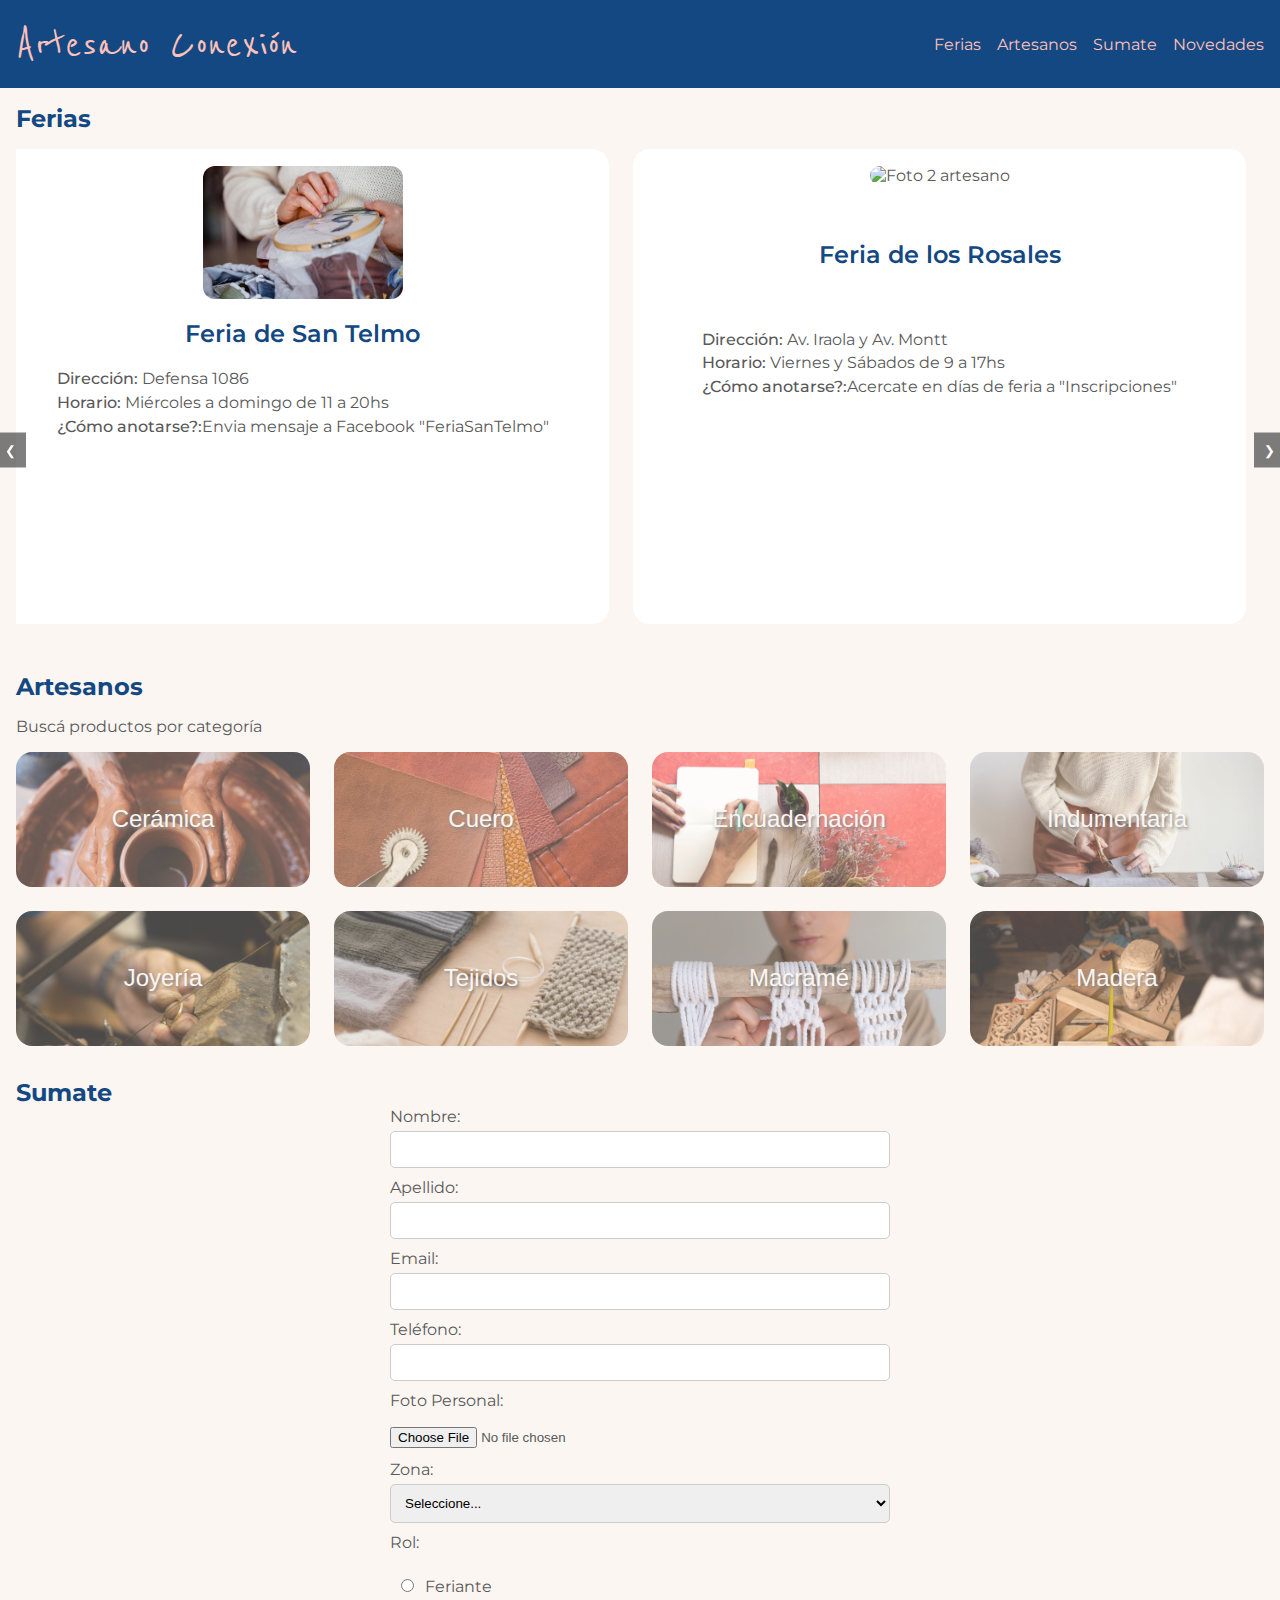
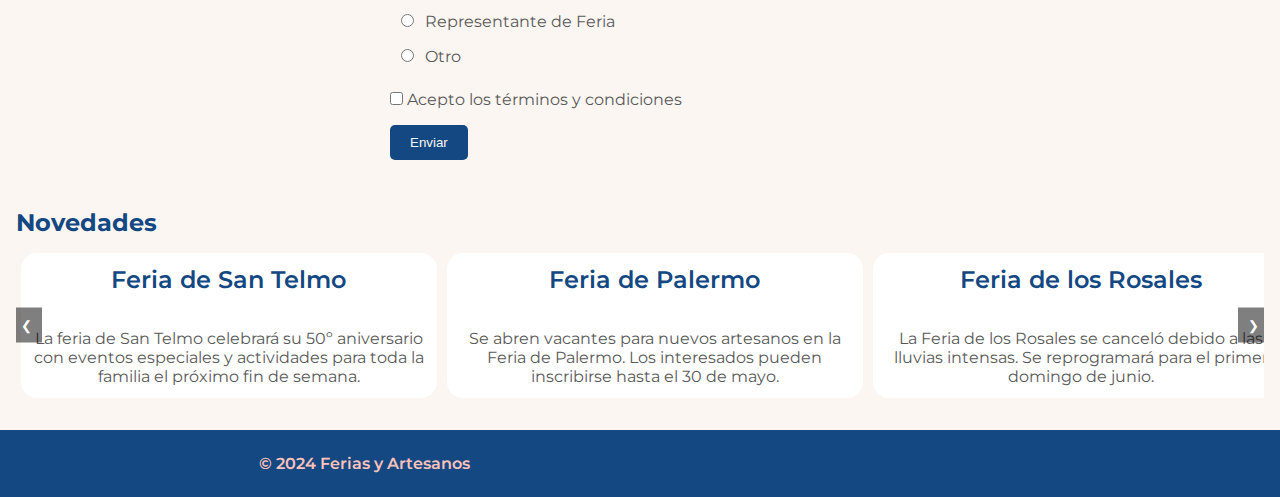
==== commit aefe65a3: "ul corregidos" ====
--- a/index.html
+++ b/index.html
@@ -370,57 +370,70 @@
                 <img src="./assets/Cards/ceramica_1-min.jpg" alt="" class="modal__img">
                 <p class="modal__title">Be Cerámica</p>
             </div>
-            <ul class="modal__info">
-                <li>Encontralos en:<br>
+
+            <div class="modal__info__gral">
+                <div class="modal__info">
+                    <p>Encontralos en:</p>
                     <ul>
                         <li><span>Feria Don Bosco</span></li>
                         <li><span>Feria San Martin</span></li>
                     </ul>
-                </li>
-                <ul class="modal__redes">
-                    <li><a href="#"><i class="fa-brands fa-whatsapp"></i></a></li>
-                    <li><a href="#"><i class="fa-brands fa-instagram"></i></a></li>
-                    <li><a href="#"><i class="fa-brands fa-facebook-f"></i></a></li>
-                </ul>
-            </ul>
+                </div>
+                <div class="modal__redes">
+                    <ul>
+                        <li><a href="#"><i class="fab fa-whatsapp"></i></a></li>
+                        <li><a href="#"><i class="fab fa-instagram"></i></a></li>
+                        <li><a href="#"><i class="fab fa-facebook-f"></i></a></li>
+                    </ul>
+                </div>
+            </div>
+
         </div>
         <div class="modal__item">
             <div class="modal__artesano">
                 <img src="./assets/Cards/ceramica_2.jpg" alt="" class="modal__img">
                 <p class="modal__title">Tierra & Fuego</p>
             </div>
-            <ul class="modal__info">
-                <li>Encontralos en:<br>
+
+            <div class="modal__info__gral">
+                <div class="modal__info">
+                    <p>Encontralos en:</p>
                     <ul>
                         <li><span>Feria Don Bosco</span></li>
                         <li><span>Feria Mataderos</span></li>
                     </ul>
-                </li>
-                <ul class="modal__redes">
-                    <li><a href="#"><i class="fa-brands fa-whatsapp"></i></a></li>
-                    <li><a href="#"><i class="fa-brands fa-instagram"></i></a></li>
-                    <li><a href="#"><i class="fa-brands fa-facebook-f"></i></a></li>
-                </ul>
-            </ul>
+                </div>
+                <div class="modal__redes">
+                    <ul>
+                        <li><a href="#"><i class="fab fa-whatsapp"></i></a></li>
+                        <li><a href="#"><i class="fab fa-instagram"></i></a></li>
+                        <li><a href="#"><i class="fab fa-facebook-f"></i></a></li>
+                    </ul>
+                </div>
+            </div>
+
         </div>
         <div class="modal__item">
             <div class="modal__artesano">
                 <img src="./assets/Cards/ceramica_3.jpg" alt="" class="modal__img">
                 <p class="modal__title">Urbana Cerámicas</p>
             </div>
-            <ul class="modal__info">
-                <li>Encontralos en:<br>
-                    <ul>
-                        <li><span>Feria Morón</span></li>
-                        <li><span>Feria San Martin</span></li>
-                    </ul>
-                </li>
-                <ul class="modal__redes">
-                    <li><a href="#"><i class="fa-brands fa-whatsapp"></i></a></li>
-                    <li><a href="#"><i class="fa-brands fa-instagram"></i></a></li>
-                    <li><a href="#"><i class="fa-brands fa-facebook-f"></i></a></li>
-                </ul>
-            </ul>
+            <div class="modal__info__gral">
+                <div class="modal__info">
+                    <p>Encontralos en:</p>
+                    <ul>
+                        <li><span>Feria Morón</span></li>
+                        <li><span>Feria San Martin</span></li>
+                    </ul>
+                </div>
+                <div class="modal__redes">
+                    <ul>
+                        <li><a href="#"><i class="fab fa-whatsapp"></i></a></li>
+                        <li><a href="#"><i class="fab fa-instagram"></i></a></li>
+                        <li><a href="#"><i class="fab fa-facebook-f"></i></a></li>
+                    </ul>
+                </div>
+            </div>
         </div>
             <button class="modal__close" onClick="this.parentElement.close()"> Cerrar </button>
     </dialog>
@@ -433,56 +446,69 @@
                 <img src="./assets/Cards/cuero_1-min.jpg" alt="" class="modal__img">
                 <p class="modal__title"><p>LaLoc</p>
             </div>
-            <ul class="modal__info">
-                <li>Encontralos en:<br>
-                    <ul>
-                        <li><span>Feria San Justo</span></li>
-                        <li><span>Feria Don Bosco</span></li>
-                    </ul>
-                </li>
-                <ul class="modal__redes">
-                    <li><a href="#"><i class="fa-brands fa-whatsapp"></i></a></li>
-                    <li><a href="#"><i class="fa-brands fa-instagram"></i></a></li>
-                    <li><a href="#"><i class="fa-brands fa-facebook-f"></i></a></li>
-                </ul>
-            </ul>
+            
+            <div class="modal__info__gral">
+                <div class="modal__info">
+                    <p>Encontralos en:</p>
+                    <ul>
+                        <li><span>Feria Morón</span></li>
+                        <li><span>Feria San Martin</span></li>
+                    </ul>
+                </div>
+                <div class="modal__redes">
+                    <ul>
+                        <li><a href="#"><i class="fab fa-whatsapp"></i></a></li>
+                        <li><a href="#"><i class="fab fa-instagram"></i></a></li>
+                        <li><a href="#"><i class="fab fa-facebook-f"></i></a></li>
+                    </ul>
+                </div>
+            </div>
         </div>
         <div class="modal__item">
             <div class="modal__artesano">
                 <img src="./assets/Cards/cuero_2-min.jpg" alt="" class="modal__img">
                 <p class="modal__title"><p>Couro</p>
             </div>
-            <ul class="modal__info">
-                <li>Encontralos en:<br>
-                    <ul>
-                        <li><span>Feria Tigre</span></li>
-                    </ul>
-                </li>
-                <ul class="modal__redes">
-                    <li><a href="#"><i class="fa-brands fa-whatsapp"></i></a></li>
-                    <li><a href="#"><i class="fa-brands fa-instagram"></i></a></li>
-                    <li><a href="#"><i class="fa-brands fa-facebook-f"></i></a></li>
-                </ul>
-            </ul>
+
+            <div class="modal__info__gral">
+                <div class="modal__info">
+                    <p>Encontralos en:</p>
+                    <ul>
+                        <li><span>Feria Morón</span></li>
+                        <li><span>Feria San Martin</span></li>
+                    </ul>
+                </div>
+                <div class="modal__redes">
+                    <ul>
+                        <li><a href="#"><i class="fab fa-whatsapp"></i></a></li>
+                        <li><a href="#"><i class="fab fa-instagram"></i></a></li>
+                        <li><a href="#"><i class="fab fa-facebook-f"></i></a></li>
+                    </ul>
+                </div>
+            </div>
+
         </div>
         <div class="modal__item">
             <div class="modal__artesano">
                 <img src="./assets/Cards/cuero_3-min.jpg" alt="" class="modal__img">
                 <p class="modal__title"><p>Lazaro cuero</p>
             </div>
-            <ul class="modal__info">
-                <li>Encontralos en:<br>
-                    <ul>
-                        <li><span>Feria La boca</span></li>
-                        <li><span>Feria San Isidro</span></li>
-                    </ul>
-                </li>
-                <ul class="modal__redes">
-                    <li><a href="#"><i class="fa-brands fa-whatsapp"></i></a></li>
-                    <li><a href="#"><i class="fa-brands fa-instagram"></i></a></li>
-                    <li><a href="#"><i class="fa-brands fa-facebook-f"></i></a></li>
-                </ul>
-            </ul>
+            <div class="modal__info__gral">
+                <div class="modal__info">
+                    <p>Encontralos en:</p>
+                    <ul>
+                        <li><span>Feria Morón</span></li>
+                        <li><span>Feria San Martin</span></li>
+                    </ul>
+                </div>
+                <div class="modal__redes">
+                    <ul>
+                        <li><a href="#"><i class="fab fa-whatsapp"></i></a></li>
+                        <li><a href="#"><i class="fab fa-instagram"></i></a></li>
+                        <li><a href="#"><i class="fab fa-facebook-f"></i></a></li>
+                    </ul>
+                </div>
+            </div>
         </div>
             <button class="modal__close" onClick="this.parentElement.close()"> Cerrar </button>
     </dialog>
@@ -495,58 +521,72 @@
                 <img src="./assets/Cards/encuadernacion_1-min.jpg" alt="" class="modal__img">
                 <p class="modal__title"><p>Atelier de Cuadernos</p>
             </div>
-            <ul class="modal__info">
-                <li>Encontralos en:<br>
-                    <ul>
-                        <li><span>Feria Ituzaingó</span></li>
-                        <li><span>Feria Castelar</span></li>
-                    </ul>
-                </li>
-                <ul class="modal__redes">
-                    <li><a href="#"><i class="fa-brands fa-whatsapp"></i></a></li>
-                    <li><a href="#"><i class="fa-brands fa-instagram"></i></a></li>
-                    <li><a href="#"><i class="fa-brands fa-facebook-f"></i></a></li>
-                </ul>
-            </ul>
+
+            <div class="modal__info__gral">
+                <div class="modal__info">
+                    <p>Encontralos en:</p>
+                    <ul>
+                        <li><span>Feria Morón</span></li>
+                        <li><span>Feria San Martin</span></li>
+                    </ul>
+                </div>
+                <div class="modal__redes">
+                    <ul>
+                        <li><a href="#"><i class="fab fa-whatsapp"></i></a></li>
+                        <li><a href="#"><i class="fab fa-instagram"></i></a></li>
+                        <li><a href="#"><i class="fab fa-facebook-f"></i></a></li>
+                    </ul>
+                </div>
+            </div>
+
         </div>
         <div class="modal__item">
             <div class="modal__artesano">
                 <img src="./assets/Cards/encuadernacion_2-min.jpg" alt="" class="modal__img">
                 <p class="modal__title"><p>La Bartola Cuadernos</p>
             </div>
-            <ul class="modal__info">
-                <li>Encontralos en:<br>
-                    <ul>
-                        <li><span>Feria Haedo</span></li>
-                        <li><span>Feria San Martin</span></li>
-                    </ul>
-                </li>
-                <ul class="modal__redes">
-                    <li><a href="#"><i class="fa-brands fa-whatsapp"></i></a></li>
-                    <li><a href="#"><i class="fa-brands fa-instagram"></i></a></li>
-                    <li><a href="#"><i class="fa-brands fa-facebook-f"></i></a></li>
-                </ul>
-            </ul>
+            
+            <div class="modal__info__gral">
+                <div class="modal__info">
+                    <p>Encontralos en:</p>
+                    <ul>
+                        <li><span>Feria Morón</span></li>
+                        <li><span>Feria San Martin</span></li>
+                    </ul>
+                </div>
+                <div class="modal__redes">
+                    <ul>
+                        <li><a href="#"><i class="fab fa-whatsapp"></i></a></li>
+                        <li><a href="#"><i class="fab fa-instagram"></i></a></li>
+                        <li><a href="#"><i class="fab fa-facebook-f"></i></a></li>
+                    </ul>
+                </div>
+            </div>
+
         </div>
         <div class="modal__item">
             <div class="modal__artesano">
                 <img src="./assets/Cards/encuadernacion_3-min.jpg" alt="" class="modal__img">
                 <p class="modal__title"><p>Pomelo Cuadernos</p>
             </div>
-            <ul class="modal__info">
-                <li>Encontralos en:<br>
-                    <ul>
-                        <li><span>Feria Don Bosco</span></li>
-                        <li><span>Feria Mataderos</span></li>
-                        <li><span>Feria San Justo</span></li>
-                    </ul>
-                </li>
-                <ul class="modal__redes">
-                    <li><a href="#"><i class="fa-brands fa-whatsapp"></i></a></li>
-                    <li><a href="#"><i class="fa-brands fa-instagram"></i></a></li>
-                    <li><a href="#"><i class="fa-brands fa-facebook-f"></i></a></li>
-                </ul>
-            </ul>
+            
+            <div class="modal__info__gral">
+                <div class="modal__info">
+                    <p>Encontralos en:</p>
+                    <ul>
+                        <li><span>Feria Morón</span></li>
+                        <li><span>Feria San Martin</span></li>
+                    </ul>
+                </div>
+                <div class="modal__redes">
+                    <ul>
+                        <li><a href="#"><i class="fab fa-whatsapp"></i></a></li>
+                        <li><a href="#"><i class="fab fa-instagram"></i></a></li>
+                        <li><a href="#"><i class="fab fa-facebook-f"></i></a></li>
+                    </ul>
+                </div>
+            </div>
+
         </div>
             <button class="modal__close" onClick="this.parentElement.close()"> Cerrar </button>
     </dialog>
@@ -559,57 +599,66 @@
                 <img src="./assets/Cards/indumentaria_1.jpg" alt="" class="modal__img">
                 <p class="modal__title"><p>Alma Textil</p>
             </div>
-            <ul class="modal__info">
-                <li>Encontralos en:<br>
-                    <ul>
-                        <li><span>Feria Don Bosco</span></li>
-                        <li><span>Feria San Martin</span></li>
-                    </ul>
-                </li>
-                <ul class="modal__redes">
-                    <li><a href="#"><i class="fa-brands fa-whatsapp"></i></a></li>
-                    <li><a href="#"><i class="fa-brands fa-instagram"></i></a></li>
-                    <li><a href="#"><i class="fa-brands fa-facebook-f"></i></a></li>
-                </ul>
-            </ul>
+            <div class="modal__info__gral">
+                <div class="modal__info">
+                    <p>Encontralos en:</p>
+                    <ul>
+                        <li><span>Feria Morón</span></li>
+                        <li><span>Feria San Martin</span></li>
+                    </ul>
+                </div>
+                <div class="modal__redes">
+                    <ul>
+                        <li><a href="#"><i class="fab fa-whatsapp"></i></a></li>
+                        <li><a href="#"><i class="fab fa-instagram"></i></a></li>
+                        <li><a href="#"><i class="fab fa-facebook-f"></i></a></li>
+                    </ul>
+                </div>
+            </div>
         </div>
         <div class="modal__item">
             <div class="modal__artesano">
                 <img src="./assets/Cards/indumentaria_2.jpg" alt="" class="modal__img">
                 <p class="modal__title"><p>Hilos y Telas</p>
             </div>
-            <ul class="modal__info">
-                <li>Encontralos en:<br>
-                    <ul>
-                        <li><span>Feria Don Bosco</span></li>
-                        <li><span>Feria Morón</span></li>
-                    </ul>
-                </li>
-                <ul class="modal__redes">
-                    <li><a href="#"><i class="fa-brands fa-whatsapp"></i></a></li>
-                    <li><a href="#"><i class="fa-brands fa-instagram"></i></a></li>
-                    <li><a href="#"><i class="fa-brands fa-facebook-f"></i></a></li>
-                </ul>
-            </ul>
+            <div class="modal__info__gral">
+                <div class="modal__info">
+                    <p>Encontralos en:</p>
+                    <ul>
+                        <li><span>Feria Morón</span></li>
+                        <li><span>Feria San Martin</span></li>
+                    </ul>
+                </div>
+                <div class="modal__redes">
+                    <ul>
+                        <li><a href="#"><i class="fab fa-whatsapp"></i></a></li>
+                        <li><a href="#"><i class="fab fa-instagram"></i></a></li>
+                        <li><a href="#"><i class="fab fa-facebook-f"></i></a></li>
+                    </ul>
+                </div>
+            </div>
         </div>
         <div class="modal__item">
             <div class="modal__artesano">
                 <img src="./assets/Cards/indumentaria_3.jpg" alt="" class="modal__img">
                 <p class="modal__title"><p>Tejiendo Sueños</p>
             </div>
-            <ul class="modal__info">
-                <li>Encontralos en:<br>
-                    <ul>
-                        <li><span>Feria Haedo</span></li>
-                        <li><span>Feria Ituzaingó</span></li>
-                    </ul>
-                </li>
-                <ul class="modal__redes">
-                    <li><a href="#"><i class="fa-brands fa-whatsapp"></i></a></li>
-                    <li><a href="#"><i class="fa-brands fa-instagram"></i></a></li>
-                    <li><a href="#"><i class="fa-brands fa-facebook-f"></i></a></li>
-                </ul>
-            </ul>
+            <div class="modal__info__gral">
+                <div class="modal__info">
+                    <p>Encontralos en:</p>
+                    <ul>
+                        <li><span>Feria Morón</span></li>
+                        <li><span>Feria San Martin</span></li>
+                    </ul>
+                </div>
+                <div class="modal__redes">
+                    <ul>
+                        <li><a href="#"><i class="fab fa-whatsapp"></i></a></li>
+                        <li><a href="#"><i class="fab fa-instagram"></i></a></li>
+                        <li><a href="#"><i class="fab fa-facebook-f"></i></a></li>
+                    </ul>
+                </div>
+            </div>
         </div>
             <button class="modal__close" onClick="this.parentElement.close()"> Cerrar </button>
     </dialog>
@@ -622,55 +671,66 @@
                 <img src="./assets/Cards/joyeria_1-min.jpg" alt="" class="modal__img">
                 <p class="modal__title"><p>Brillo Artesano</p>
             </div>
-            <ul class="modal__info">
-                <li>Encontralos en:<br>
-                    <ul>
-                        <li><span>Feria Don Bosco</span></li>
-                    </ul>
-                </li>
-                <ul class="modal__redes">
-                    <li><a href="#"><i class="fa-brands fa-whatsapp"></i></a></li>
-                    <li><a href="#"><i class="fa-brands fa-instagram"></i></a></li>
-                    <li><a href="#"><i class="fa-brands fa-facebook-f"></i></a></li>
-                </ul>
-            </ul>
+            <div class="modal__info__gral">
+                <div class="modal__info">
+                    <p>Encontralos en:</p>
+                    <ul>
+                        <li><span>Feria Morón</span></li>
+                        <li><span>Feria San Martin</span></li>
+                    </ul>
+                </div>
+                <div class="modal__redes">
+                    <ul>
+                        <li><a href="#"><i class="fab fa-whatsapp"></i></a></li>
+                        <li><a href="#"><i class="fab fa-instagram"></i></a></li>
+                        <li><a href="#"><i class="fab fa-facebook-f"></i></a></li>
+                    </ul>
+                </div>
+            </div>
         </div>
         <div class="modal__item">
             <div class="modal__artesano">
                 <img src="./assets/Cards/joyeria_2.jpg" alt="" class="modal__img">
                 <p class="modal__title"><p>Ama joyería</p>
             </div>
-            <ul class="modal__info">
-                <li>Encontralos en:<br>
-                    <ul>
-                        <li><span>Feria Plaza Italia</span></li>
-                        <li><span>Feria San Martin</span></li>
-                    </ul>
-                </li>
-                <ul class="modal__redes">
-                    <li><a href="#"><i class="fa-brands fa-whatsapp"></i></a></li>
-                    <li><a href="#"><i class="fa-brands fa-instagram"></i></a></li>
-                    <li><a href="#"><i class="fa-brands fa-facebook-f"></i></a></li>
-                </ul>
-            </ul>
+            <div class="modal__info__gral">
+                <div class="modal__info">
+                    <p>Encontralos en:</p>
+                    <ul>
+                        <li><span>Feria Morón</span></li>
+                        <li><span>Feria San Martin</span></li>
+                    </ul>
+                </div>
+                <div class="modal__redes">
+                    <ul>
+                        <li><a href="#"><i class="fab fa-whatsapp"></i></a></li>
+                        <li><a href="#"><i class="fab fa-instagram"></i></a></li>
+                        <li><a href="#"><i class="fab fa-facebook-f"></i></a></li>
+                    </ul>
+                </div>
+            </div>
         </div>
         <div class="modal__item">
             <div class="modal__artesano">
                 <img src="./assets/Cards/joyeria_3-min.jpg" alt="" class="modal__img">
                 <p class="modal__title"><p>Calatea joyeria</p>
             </div>
-            <ul class="modal__info">
-                <li>Encontralos en:<br>
-                    <ul>
-                        <li><span>Feria Don Bosco</span></li>
-                    </ul>
-                </li>
-                <ul class="modal__redes">
-                    <li><a href="#"><i class="fa-brands fa-whatsapp"></i></a></li>
-                    <li><a href="#"><i class="fa-brands fa-instagram"></i></a></li>
-                    <li><a href="#"><i class="fa-brands fa-facebook-f"></i></a></li>
-                </ul>
-            </ul>
+            <div class="modal__info__gral">
+                <div class="modal__info">
+                    <p>Encontralos en:</p>
+                    <ul>
+                        <li><span>Feria Morón</span></li>
+                        <li><span>Feria San Martin</span></li>
+                    </ul>
+                </div>
+                <div class="modal__redes">
+                    <ul>
+                        <li><a href="#"><i class="fab fa-whatsapp"></i></a></li>
+                        <li><a href="#"><i class="fab fa-instagram"></i></a></li>
+                        <li><a href="#"><i class="fab fa-facebook-f"></i></a></li>
+                    </ul>
+                </div>
+            </div>
         </div>
             <button class="modal__close" onClick="this.parentElement.close()"> Cerrar </button>
     </dialog>
@@ -683,56 +743,66 @@
                 <img src="./assets/Cards/tejidos_1-min.jpg" alt="" class="modal__img">
                 <p class="modal__title"><p>Rou Tejidos</p>
             </div>
-            <ul class="modal__info">
-                <li>Encontralos en:<br>
-                    <ul>
-                        <li><span>Feria Haedo</span></li>
-                        <li><span>Feria San Martin</span></li>
-                    </ul>
-                </li>
-                <ul class="modal__redes">
-                    <li><a href="#"><i class="fa-brands fa-whatsapp"></i></a></li>
-                    <li><a href="#"><i class="fa-brands fa-instagram"></i></a></li>
-                    <li><a href="#"><i class="fa-brands fa-facebook-f"></i></a></li>
-                </ul>
-            </ul>
+            <div class="modal__info__gral">
+                <div class="modal__info">
+                    <p>Encontralos en:</p>
+                    <ul>
+                        <li><span>Feria Morón</span></li>
+                        <li><span>Feria San Martin</span></li>
+                    </ul>
+                </div>
+                <div class="modal__redes">
+                    <ul>
+                        <li><a href="#"><i class="fab fa-whatsapp"></i></a></li>
+                        <li><a href="#"><i class="fab fa-instagram"></i></a></li>
+                        <li><a href="#"><i class="fab fa-facebook-f"></i></a></li>
+                    </ul>
+                </div>
+            </div>
         </div>
         <div class="modal__item">
             <div class="modal__artesano">
                 <img src="./assets/Cards/tejidos_2-min.jpg" alt="" class="modal__img">
                 <p class="modal__title"><p>Rustic wear</p>
             </div>
-            <ul class="modal__info">
-                <li>Encontralos en:<br>
-                    <ul>
-                        <li><span>Feria San Martin</span></li>
-                    </ul>
-                </li>
-                <ul class="modal__redes">
-                    <li><a href="#"><i class="fa-brands fa-whatsapp"></i></a></li>
-                    <li><a href="#"><i class="fa-brands fa-instagram"></i></a></li>
-                    <li><a href="#"><i class="fa-brands fa-facebook-f"></i></a></li>
-                </ul>
-            </ul>
+            <div class="modal__info__gral">
+                <div class="modal__info">
+                    <p>Encontralos en:</p>
+                    <ul>
+                        <li><span>Feria Morón</span></li>
+                        <li><span>Feria San Martin</span></li>
+                    </ul>
+                </div>
+                <div class="modal__redes">
+                    <ul>
+                        <li><a href="#"><i class="fab fa-whatsapp"></i></a></li>
+                        <li><a href="#"><i class="fab fa-instagram"></i></a></li>
+                        <li><a href="#"><i class="fab fa-facebook-f"></i></a></li>
+                    </ul>
+                </div>
+            </div>
         </div>
         <div class="modal__item">
             <div class="modal__artesano">
                 <img src="./assets/Cards/tejidos_3-min.jpg" alt="" class="modal__img">
                 <p class="modal__title"><p>Tejidos de Juani</p>
             </div>
-            <ul class="modal__info">
-                <li>Encontralos en:<br>
-                    <ul>
-                        <li><span>Feria Don Bosco</span></li>
-                        <li><span>Feria San Justo</span></li>
-                    </ul>
-                </li>
-                <ul class="modal__redes">
-                    <li><a href="#"><i class="fa-brands fa-whatsapp"></i></a></li>
-                    <li><a href="#"><i class="fa-brands fa-instagram"></i></a></li>
-                    <li><a href="#"><i class="fa-brands fa-facebook-f"></i></a></li>
-                </ul>
-            </ul>
+            <div class="modal__info__gral">
+                <div class="modal__info">
+                    <p>Encontralos en:</p>
+                    <ul>
+                        <li><span>Feria Morón</span></li>
+                        <li><span>Feria San Martin</span></li>
+                    </ul>
+                </div>
+                <div class="modal__redes">
+                    <ul>
+                        <li><a href="#"><i class="fab fa-whatsapp"></i></a></li>
+                        <li><a href="#"><i class="fab fa-instagram"></i></a></li>
+                        <li><a href="#"><i class="fab fa-facebook-f"></i></a></li>
+                    </ul>
+                </div>
+            </div>
         </div>
             <button class="modal__close" onClick="this.parentElement.close()"> Cerrar </button>
     </dialog>
@@ -745,55 +815,66 @@
                 <img src="./assets/Cards/macrame_1-min.jpg" alt="" class="modal__img">
                 <p class="modal__title"><p>RosiDeco</p>
             </div>
-            <ul class="modal__info">
-                <li>Encontralos en:<br>
-                    <ul>
-                        <li><span>Feria Mataderos</span></li>
-                    </ul>
-                </li>
-                <ul class="modal__redes">
-                    <li><a href="#"><i class="fa-brands fa-whatsapp"></i></a></li>
-                    <li><a href="#"><i class="fa-brands fa-instagram"></i></a></li>
-                    <li><a href="#"><i class="fa-brands fa-facebook-f"></i></a></li>
-                </ul>
-            </ul>
+            <div class="modal__info__gral">
+                <div class="modal__info">
+                    <p>Encontralos en:</p>
+                    <ul>
+                        <li><span>Feria Morón</span></li>
+                        <li><span>Feria San Martin</span></li>
+                    </ul>
+                </div>
+                <div class="modal__redes">
+                    <ul>
+                        <li><a href="#"><i class="fab fa-whatsapp"></i></a></li>
+                        <li><a href="#"><i class="fab fa-instagram"></i></a></li>
+                        <li><a href="#"><i class="fab fa-facebook-f"></i></a></li>
+                    </ul>
+                </div>
+            </div>
         </div>
         <div class="modal__item">
             <div class="modal__artesano">
                 <img src="./assets/Cards/macrame_2-min.jpg" alt="" class="modal__img">
                 <p class="modal__title"><p>Macramé Natural</p>
             </div>
-            <ul class="modal__info">
-                <li>Encontralos en:<br>
-                    <ul>
-                        <li><span>Feria Morón</span></li>
-                        <li><span>Feria Haedo</span></li>
-                    </ul>
-                </li>
-                <ul class="modal__redes">
-                    <li><a href="#"><i class="fa-brands fa-whatsapp"></i></a></li>
-                    <li><a href="#"><i class="fa-brands fa-instagram"></i></a></li>
-                    <li><a href="#"><i class="fa-brands fa-facebook-f"></i></a></li>
-                </ul>
-            </ul>
+            <div class="modal__info__gral">
+                <div class="modal__info">
+                    <p>Encontralos en:</p>
+                    <ul>
+                        <li><span>Feria Morón</span></li>
+                        <li><span>Feria San Martin</span></li>
+                    </ul>
+                </div>
+                <div class="modal__redes">
+                    <ul>
+                        <li><a href="#"><i class="fab fa-whatsapp"></i></a></li>
+                        <li><a href="#"><i class="fab fa-instagram"></i></a></li>
+                        <li><a href="#"><i class="fab fa-facebook-f"></i></a></li>
+                    </ul>
+                </div>
+            </div>
         </div>
         <div class="modal__item">
             <div class="modal__artesano">
                 <img src="./assets/Cards/macrame_3.jpg" alt="" class="modal__img">
                 <p class="modal__title"><p>Vito Creativa</p>
             </div>
-            <ul class="modal__info">
-                <li>Encontralos en:<br>
-                    <ul>
-                        <li><span>Feria Don Bosco</span></li>
-                    </ul>
-                </li>
-                <ul class="modal__redes">
-                    <li><a href="#"><i class="fa-brands fa-whatsapp"></i></a></li>
-                    <li><a href="#"><i class="fa-brands fa-instagram"></i></a></li>
-                    <li><a href="#"><i class="fa-brands fa-facebook-f"></i></a></li>
-                </ul>
-            </ul>
+            <div class="modal__info__gral">
+                <div class="modal__info">
+                    <p>Encontralos en:</p>
+                    <ul>
+                        <li><span>Feria Morón</span></li>
+                        <li><span>Feria San Martin</span></li>
+                    </ul>
+                </div>
+                <div class="modal__redes">
+                    <ul>
+                        <li><a href="#"><i class="fab fa-whatsapp"></i></a></li>
+                        <li><a href="#"><i class="fab fa-instagram"></i></a></li>
+                        <li><a href="#"><i class="fab fa-facebook-f"></i></a></li>
+                    </ul>
+                </div>
+            </div>
         </div>
             <button class="modal__close" onClick="this.parentElement.close()"> Cerrar </button>
     </dialog>
@@ -806,56 +887,66 @@
                 <img src="./assets/Cards/madera_1.jpg" alt="" class="modal__img">
                 <p class="modal__title"><p>Madera Viva</p>
             </div>
-            <ul class="modal__info">
-                <li>Encontralos en:<br>
-                    <ul>
-                        <li><span>Feria Caminito</span></li>
-                    </ul>
-                </li>
-                <ul class="modal__redes">
-                    <li><a href="#"><i class="fa-brands fa-whatsapp"></i></a></li>
-                    <li><a href="#"><i class="fa-brands fa-instagram"></i></a></li>
-                    <li><a href="#"><i class="fa-brands fa-facebook-f"></i></a></li>
-                </ul>
-            </ul>
+            <div class="modal__info__gral">
+                <div class="modal__info">
+                    <p>Encontralos en:</p>
+                    <ul>
+                        <li><span>Feria Morón</span></li>
+                        <li><span>Feria San Martin</span></li>
+                    </ul>
+                </div>
+                <div class="modal__redes">
+                    <ul>
+                        <li><a href="#"><i class="fab fa-whatsapp"></i></a></li>
+                        <li><a href="#"><i class="fab fa-instagram"></i></a></li>
+                        <li><a href="#"><i class="fab fa-facebook-f"></i></a></li>
+                    </ul>
+                </div>
+            </div>
         </div>
         <div class="modal__item">
             <div class="modal__artesano">
                 <img src="./assets/Cards/madera_2-min.jpg" alt="" class="modal__img">
                 <p class="modal__title"><p>Deco Muebles</p>
             </div>
-            <ul class="modal__info">
-                <li>Encontralos en:<br>
-                    <ul>
-                        <li><span>Feria Plaza Francia</span></li>
-                        <li><span>Feria Caminito</span></li>
-                    </ul>
-                </li>
-                <ul class="modal__redes">
-                    <li><a href="#"><i class="fa-brands fa-whatsapp"></i></a></li>
-                    <li><a href="#"><i class="fa-brands fa-instagram"></i></a></li>
-                    <li><a href="#"><i class="fa-brands fa-facebook-f"></i></a></li>
-                </ul>
-            </ul>
+            <div class="modal__info__gral">
+                <div class="modal__info">
+                    <p>Encontralos en:</p>
+                    <ul>
+                        <li><span>Feria Morón</span></li>
+                        <li><span>Feria San Martin</span></li>
+                    </ul>
+                </div>
+                <div class="modal__redes">
+                    <ul>
+                        <li><a href="#"><i class="fab fa-whatsapp"></i></a></li>
+                        <li><a href="#"><i class="fab fa-instagram"></i></a></li>
+                        <li><a href="#"><i class="fab fa-facebook-f"></i></a></li>
+                    </ul>
+                </div>
+            </div>
         </div>
         <div class="modal__item">
             <div class="modal__artesano">
                 <img src="./assets/Cards/madera_3-min.jpg" alt="" class="modal__img">
                 <p class="modal__title"><p>En Madera.arg</p>
             </div>
-            <ul class="modal__info">
-                <li>Encontralos en:<br>
-                    <ul>
-                        <li><span>Feria Plaza Italia</span></li>
-                        <li><span>Feria Plaza Armenia</span></li>
-                    </ul>
-                </li>
-                <ul class="modal__redes">
-                    <li><a href="#"><i class="fa-brands fa-whatsapp"></i></a></li>
-                    <li><a href="#"><i class="fa-brands fa-instagram"></i></a></li>
-                    <li><a href="#"><i class="fa-brands fa-facebook-f"></i></a></li>
-                </ul>
-            </ul>
+            <div class="modal__info__gral">
+                <div class="modal__info">
+                    <p>Encontralos en:</p>
+                    <ul>
+                        <li><span>Feria Morón</span></li>
+                        <li><span>Feria San Martin</span></li>
+                    </ul>
+                </div>
+                <div class="modal__redes">
+                    <ul>
+                        <li><a href="#"><i class="fab fa-whatsapp"></i></a></li>
+                        <li><a href="#"><i class="fab fa-instagram"></i></a></li>
+                        <li><a href="#"><i class="fab fa-facebook-f"></i></a></li>
+                    </ul>
+                </div>
+            </div>
         </div>
             <button class="modal__close" onClick="this.parentElement.close()"> Cerrar </button>
     </dialog>
--- a/styles/styles.css
+++ b/styles/styles.css
@@ -285,21 +285,23 @@
     width: 100%;
     text-align: center;
 }
-.modal__info{
-    list-style-type: none;
+.modal__info__gral{
     display: flex;
     flex-direction: column;
-    gap: 1rem;
-} 
+    gap: .5rem;
+}
 .modal__info ul{
     list-style-type: none;
     font-weight: 600;
 }
-.modal__redes{
+.modal__redes ul{
     display: flex;
     justify-content: space-around;
     align-items: center;
     gap: .5rem;
+}
+.modal__redes li{
+    list-style-type: none;
 }
 .modal__redes i{
     color: var(--c_gray-secondary);
@@ -524,7 +526,7 @@
     .prev,
     .next {
         position: absolute;
-        top: 100%;
+        top: 60%;
     }
     .artesanos__cards {
         display: grid;
